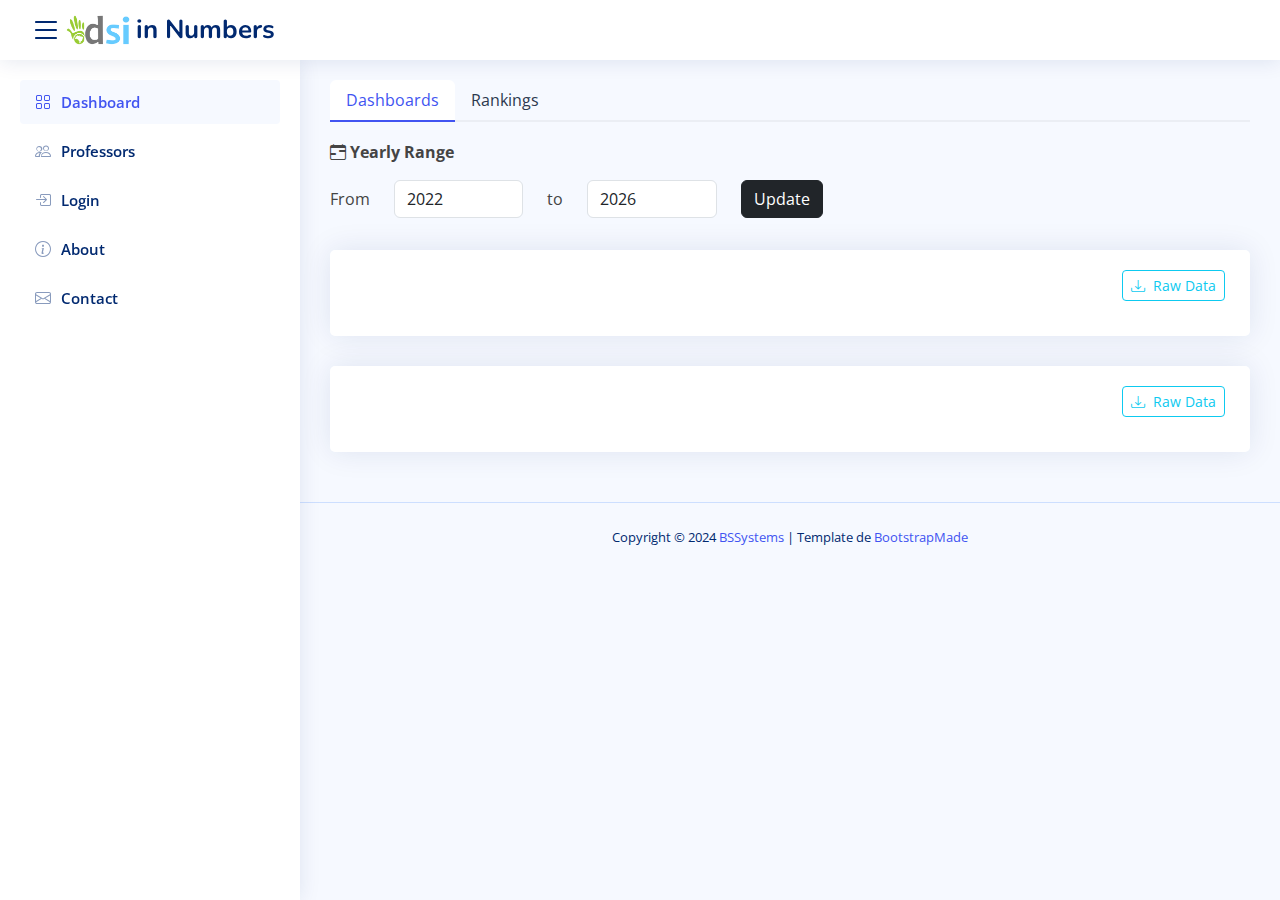
==== index.html @ ee35c133 "Including the code" ====
<!DOCTYPE html>
<html lang="en">

<head>
  <meta charset="utf-8">
  <meta content="width=device-width, initial-scale=1.0" name="viewport">

  <title>DSI/UFS in Numbers</title>
  <meta content="" name="description">
  <meta content="" name="keywords">
  <link href="assets/img/logo.png" rel="icon">

  <!-- Google Fonts -->
  <link href="https://fonts.gstatic.com" rel="preconnect">
  <link href="https://fonts.googleapis.com/css?family=Open+Sans:300,300i,400,400i,600,600i,700,700i|Nunito:300,300i,400,400i,600,600i,700,700i|Poppins:300,300i,400,400i,500,500i,600,600i,700,700i" rel="stylesheet">

  <!-- Vendor CSS Files -->
  <link href="assets/vendor/bootstrap/css/bootstrap.min.css" rel="stylesheet">
  <link href="assets/vendor/bootstrap-icons/bootstrap-icons.css" rel="stylesheet">
  <link href="assets/vendor/simple-datatables/style.css" rel="stylesheet">

  <!-- Template Main CSS File -->
  <link href="assets/css/style.css" rel="stylesheet">
</head>

<body>
  <!-- ======= Header ======= -->
  <header id="header" class="header fixed-top d-flex align-items-center">
    <div class="d-flex align-items-center justify-content-between">
      <i class="bi bi-list toggle-sidebar-btn"></i>
      <nav class="header-nav ms-auto">
        <ul class="d-flex align-items-center">
          <li class="nav-item d-block d-lg-none">
            <a class="nav-link nav-icon search-bar-toggle " href="#">
              <i class="bi bi-search"></i>
            </a>
          </li><!-- End Search Icon-->
  
          <!-- <li class="nav-item dropdown">
  
            <a class="nav-link nav-icon" href="#" data-bs-toggle="dropdown">
              <i class="bi bi-bell"></i>
              <span class="badge bg-primary badge-number">4</span>
            </a><!- End Notification Icon ->
  
            <ul class="dropdown-menu dropdown-menu-end dropdown-menu-arrow notifications">
              <li class="dropdown-header">
                You have 4 new notifications
                <a href="#"><span class="badge rounded-pill bg-primary p-2 ms-2">View all</span></a>
              </li>
              <li>
                <hr class="dropdown-divider">
              </li>
  
              <li class="notification-item">
                <i class="bi bi-exclamation-circle text-warning"></i>
                <div>
                  <h4>Lorem Ipsum</h4>
                  <p>Quae dolorem earum veritatis oditseno</p>
                  <p>30 min. ago</p>
                </div>
              </li>
  
              <li>
                <hr class="dropdown-divider">
              </li>
  
              <li class="notification-item">
                <i class="bi bi-x-circle text-danger"></i>
                <div>
                  <h4>Atque rerum nesciunt</h4>
                  <p>Quae dolorem earum veritatis oditseno</p>
                  <p>1 hr. ago</p>
                </div>
              </li>
  
              <li>
                <hr class="dropdown-divider">
              </li>
  
              <li class="notification-item">
                <i class="bi bi-check-circle text-success"></i>
                <div>
                  <h4>Sit rerum fuga</h4>
                  <p>Quae dolorem earum veritatis oditseno</p>
                  <p>2 hrs. ago</p>
                </div>
              </li>
  
              <li>
                <hr class="dropdown-divider">
              </li>
  
              <li class="notification-item">
                <i class="bi bi-info-circle text-primary"></i>
                <div>
                  <h4>Dicta reprehenderit</h4>
                  <p>Quae dolorem earum veritatis oditseno</p>
                  <p>4 hrs. ago</p>
                </div>
              </li>
  
              <li>
                <hr class="dropdown-divider">
              </li>
              <li class="dropdown-footer">
                <a href="#">Show all notifications</a>
              </li>
  
            </ul><!- End Notification Dropdown Items ->
  
          </li>End Notification Nav -->
  
          <!--<li class="nav-item dropdown">
  
            <a class="nav-link nav-icon" href="#" data-bs-toggle="dropdown">
              <i class="bi bi-chat-left-text"></i>
              <span class="badge bg-success badge-number">3</span>
            </a><!- End Messages Icon ->
  
            <ul class="dropdown-menu dropdown-menu-end dropdown-menu-arrow messages">
              <li class="dropdown-header">
                You have 3 new messages
                <a href="#"><span class="badge rounded-pill bg-primary p-2 ms-2">View all</span></a>
              </li>
              <li>
                <hr class="dropdown-divider">
              </li>
  
              <li class="message-item">
                <a href="#">
                  <img src="assets/img/messages-1.jpg" alt="" class="rounded-circle">
                  <div>
                    <h4>Maria Hudson</h4>
                    <p>Velit asperiores et ducimus soluta repudiandae labore officia est ut...</p>
                    <p>4 hrs. ago</p>
                  </div>
                </a>
              </li>
              <li>
                <hr class="dropdown-divider">
              </li>
  
              <li class="message-item">
                <a href="#">
                  <img src="assets/img/messages-2.jpg" alt="" class="rounded-circle">
                  <div>
                    <h4>Anna Nelson</h4>
                    <p>Velit asperiores et ducimus soluta repudiandae labore officia est ut...</p>
                    <p>6 hrs. ago</p>
                  </div>
                </a>
              </li>
              <li>
                <hr class="dropdown-divider">
              </li>
  
              <li class="message-item">
                <a href="#">
                  <img src="assets/img/messages-3.jpg" alt="" class="rounded-circle">
                  <div>
                    <h4>David Muldon</h4>
                    <p>Velit asperiores et ducimus soluta repudiandae labore officia est ut...</p>
                    <p>8 hrs. ago</p>
                  </div>
                </a>
              </li>
              <li>
                <hr class="dropdown-divider">
              </li>
  
              <li class="dropdown-footer">
                <a href="#">Show all messages</a>
              </li>
  
            </ul><!- End Messages Dropdown Items ->
  
          </li> End Messages Nav -->
  
          <!--<li class="nav-item dropdown pe-3">
  
            <a class="nav-link nav-profile d-flex align-items-center pe-0" href="#" data-bs-toggle="dropdown">
              <img src="assets/img/profile-img.jpg" alt="Profile" class="rounded-circle">
              <span class="d-none d-md-block dropdown-toggle ps-2">K. Anderson</span>
            </a><!- End Profile Iamge Icon ->
  
            <ul class="dropdown-menu dropdown-menu-end dropdown-menu-arrow profile">
              <li class="dropdown-header">
                <h6>Kevin Anderson</h6>
                <span>Web Designer</span>
              </li>
              <li>
                <hr class="dropdown-divider">
              </li>
  
              <li>
                <a class="dropdown-item d-flex align-items-center" href="users-profile.html">
                  <i class="bi bi-person"></i>
                  <span>My Profile</span>
                </a>
              </li>
              <li>
                <hr class="dropdown-divider">
              </li>
  
              <li>
                <a class="dropdown-item d-flex align-items-center" href="users-profile.html">
                  <i class="bi bi-gear"></i>
                  <span>Account Settings</span>
                </a>
              </li>
              <li>
                <hr class="dropdown-divider">
              </li>
  
              <li>
                <a class="dropdown-item d-flex align-items-center" href="pages-faq.html">
                  <i class="bi bi-question-circle"></i>
                  <span>Need Help?</span>
                </a>
              </li>
              <li>
                <hr class="dropdown-divider">
              </li>
  
              <li>
                <a class="dropdown-item d-flex align-items-center" href="#">
                  <i class="bi bi-box-arrow-right"></i>
                  <span>Sign Out</span>
                </a>
              </li>
  
            </ul><!- End Profile Dropdown Items ->
          </li> End Profile Nav -->
  
        </ul>
      </nav><!-- End Icons Navigation -->
      &nbsp;
    </div>
    <div class="d-flex align-items-center justify-content-between">
      <a href="index.html" class="logo d-flex align-items-center">
        <img src="assets/img/logo.png" alt="DSI/UFS">
        <span class="d-none d-lg-block">in Numbers</span>
      </a>
    </div>
  </header>

  <!-- ======= Sidebar ======= -->
  <aside id="sidebar" class="sidebar">
    <ul class="sidebar-nav" id="sidebar-nav">
      <li class="nav-item">
        <a class="nav-link " href="index.html">
          <i class="bi bi-grid"></i>
          <span>Dashboard</span>
        </a>
      </li>

      <li class="nav-item">
        <a class="nav-link collapsed" href="#">
          <i class="bi bi-people"></i>
          <span>Professors</span>
        </a>
      </li>

      <li class="nav-item">
        <a class="nav-link collapsed" href="pages-login.html">
          <i class="bi bi-box-arrow-in-right"></i>
          <span>Login</span>
        </a>
      </li>

      <li class="nav-item">
        <a class="nav-link collapsed" href="about.html">
          <i class="bi bi-info-circle"></i>
          <span> About </span>
        </a>
      </li>

      <li class="nav-item">
        <a class="nav-link collapsed" href="contact.html">
          <i class="bi bi-envelope"></i>
          <span> Contact </span>
        </a>
      </li>
    </ul>
  </aside>

  <main id="main" class="main">
    <div class="pagetitle">
      <nav>
        <ul class="nav nav-tabs nav-tabs-bordered" id="borderedTab" role="tablist">
          <li class="nav-item" role="presentation">
            <a class="nav-link active" id="program-tab" data-bs-toggle="tab" data-bs-target="#bordered-program" role="tab" type="button" aria-controls="program" aria-selected="true" href="#">Dashboards</a>
          </li>
          <li class="nav-item" role="presentation">
            <a class="nav-link" id="ranking-tab" data-bs-toggle="tab" data-bs-target="#bordered-ranking" role="tab" type="button" aria-controls="ranking" aria-selected="false" href="#">Rankings</a>
          </li>
        </ul>
      </nav>
    </div>

    <div class="tab-content pt-2" id="borderedTabContent">
      <section class="tab-pane fade show active section dashboard" id="bordered-program" role="tabpanel" aria-labelledby="program-tab">
        <div class="row mb-3">
          <div class="row mb-3">
            <div class="col-12">
              <span class="mb-3"><i class="bi bi-calendar-range"></i> <strong>Yearly Range</strong></span>
            </div>
          </div>
          <div class="row mb-3">
            <label for="start_year" class="col-sm-auto col-form-label">From</label>
            <div class="col-sm-2">
              <input type="text" class="form-control" id="start_year">
            </div>
            <label for="end_year" class="col-sm-auto col-form-label">to</label>
            <div class="col-sm-2">
              <input type="text" class="form-control" id="end_year">
            </div>
            <div class="col-sm-1">
              <button type="button" class="btn btn-dark" id="bt_update">Update</button>
            </div>
          </div>
        </div>
        
        <div class="row">

          <!-- Charts -->
          <div class="col-lg-12">
            <div class="row">
              <!-- <div class="col-xxl-4 col-md-6">
                <div class="card info-card style-type-1">
                  <div class="card-body">
                    <h5 class="card-title" id="title_h2_index"></h5>
                    <div class="d-flex align-items-center justify-content-center">
                      <div class="card-icon rounded-circle d-flex align-items-center justify-content-center">
                        <i class="bi bi-compass"></i>
                      </div>
                      <div class="ps-3">
                        <h6><a class="text-reset" id="h2_index_ppg" href="#title_h_index_ppg"></a></h6>
                      </div>
                    </div>
                  </div>
                </div>
              </div>

              <div class="col-xxl-4 col-md-6">
                <div class="card info-card style-type-2">
                  <div class="card-body">
                    <h5 class="card-title" id="title_total_inter_percent"></h5>
                    <div class="d-flex align-items-center justify-content-center">
                      <div class="card-icon rounded-circle d-flex align-items-center justify-content-center">
                        <i class="bi bi-globe"></i>
                      </div>
                      <div class="ps-3">
                        <h6><a class="text-reset" id="total_inter_percent" href="#title_inter_percent_year"></a></h6>
                      </div>
                    </div>
                  </div>
                </div>
              </div>

              <div class="col-xxl-4 col-md-6">
                <div class="card info-card style-type-3">
                  <div class="card-body">
                    <h5 class="card-title" id="title_produtivity_mean"></span></h5>
                    <div class="d-flex align-items-center justify-content-center">
                      <div class="card-icon rounded-circle d-flex align-items-center justify-content-center">
                        <i class="bi bi-trophy"></i>
                      </div>
                      <div class="ps-3">
                        <h6><a class="text-reset" id="produtivity_mean_ppg" href="#title_produtivity_ppg"></a></h6>
                      </div>
                    </div>
                  </div>
                </div>
              </div>-->

              <div class="col-12">
                <div class="card">
                  <div class="card-body">
                    <div class="row">
                      <div class="col-9">
                        <h5 id="title_production_year" class="card-title"></h5>
                      </div>
                      <div class="col-3">
                        <div class="d-flex justify-content-end align_bt_download">
                          <button type="button" class="btn btn-outline-info btn-sm" onclick="downloadRawData('production_data')">
                            <i class="bi bi-download me-1"></i> Raw Data
                          </button>
                        </div>
                      </div>
                    </div>
                    <div id="production_by_year"></div>
                  </div>
                </div>
              </div>

              <div class="col-12">
                <div class="card">
                  <div class="card-body">
                    <div class="row">
                      <div class="col-9">
                        <h5 id="title_production_type_year" class="card-title"></h5>
                      </div>
                      <div class="col-3">
                        <div class="d-flex justify-content-end align_bt_download">
                          <button type="button" class="btn btn-outline-info btn-sm" onclick="downloadRawData('production_data')">
                            <i class="bi bi-download me-1"></i> Raw Data
                          </button>
                        </div>
                      </div>
                    </div>
                    <div id="production_by_type_year"></div>
                  </div>
                </div>
              </div>

              <!--<div class="col-4">
                <div class="card">
                  <div class="card-body">
                    <h5 class="card-title justify-content-center" id="title_h_index_ppg"></h5>
                    <div id="h_index_chart"></div>
                  </div>
                </div>
              </div>

              <div class="col-4">
                <div class="card">
                  <div class="card-body">
                    <h5 class="card-title justify-content-center" id="title_inter_percent_ppg"></h5>
                    <div id="inter_percent_ppg_chart"></div>
                  </div>
                </div>
              </div>

              <div class="col-4">
                <div class="card">
                  <div class="card-body">
                    <h5 class="card-title justify-content-center" id="title_produtivity_ppg"></h5>
                    <div id="produtivity_ppg_chart"></div>
                  </div>
                </div>
              </div>-->
            </div>
          </div>
        </div>
      </section>
      <section class="tab-pane fade section dashboard" id="bordered-ranking" role="tabpanel" aria-labelledby="ranking-tab">
        <div class="row">
          <div class="col-lg-12">
              <!-- Top Journals -->
              <div class="col-12">
                <div class="card recent-sales overflow-auto">
                  <div id="table_top_journals" class="card-body">
                    <h5 class="card-title">Principais Periódicos</h5>
                  </div>
                </div>
              </div>
              <!-- End Top Journals -->
  
              <!-- Top Cited Manuscripts -->
              <div class="col-12">
                <div class="card top-selling overflow-auto">
                  <div id="table_top_cited_articles" class="card-body pb-0">
                    <h5 class="card-title">Publicações Mais Citadas</h5>
                    <p class="text-right">* Fator de Impacto</p>
                  </div>
                </div>
              </div>
              <!-- End Top Cited Manuscripts -->
          </div>
        </div>
      </section>
    </div>
  </main><!-- End #main -->

  <!-- ======= Footer ======= -->
  <footer id="footer" class="footer">
    <div class="credits">
      Copyright &copy; 2024 <a href="http://brenosantos.bssystems.com.br"> BSSystems </a> | Template de <a href="https://bootstrapmade.com/">BootstrapMade</a>
    </div>
  </footer><!-- End Footer -->

  <a href="#" class="back-to-top d-flex align-items-center justify-content-center"><i class="bi bi-arrow-up-short"></i></a>

  <!-- Vendor JS Files -->
  <script src="assets/vendor/apexcharts/apexcharts.min.js"></script>
  <script src="assets/vendor/bootstrap/js/bootstrap.bundle.min.js"></script>
  <script src="assets/vendor/simple-datatables/simple-datatables.js"></script>
  <script src="assets/vendor/cytoscape/cytoscape.min.js"></script>
  <script src="assets/vendor/xlsx/xlsx.full.min.js"></script>

  <!-- Template Main JS File -->
  <script src="assets/js/main.js"></script>
  <script src="assets/js/script.js"></script>
</body>
</html>
---- assets/vendor/simple-datatables/style.css ----
.datatable-wrapper.no-header .datatable-container {
	border-top: 1px solid #d9d9d9;
}

.datatable-wrapper.no-footer .datatable-container {
	border-bottom: 1px solid #d9d9d9;
}

.datatable-top,
.datatable-bottom {
	padding: 8px 10px;
}

.datatable-top > nav:first-child,
.datatable-top > div:first-child,
.datatable-bottom > nav:first-child,
.datatable-bottom > div:first-child {
	float: left;
}

.datatable-top > nav:last-child,
.datatable-top > div:not(first-child),
.datatable-bottom > nav:last-child,
.datatable-bottom > div:last-child {
	float: right;
}

.datatable-selector {
	padding: 6px;
}

.datatable-input {
	padding: 6px 12px;
}

.datatable-info {
	margin: 7px 0;
}

/* PAGER */
.datatable-pagination ul {
	margin: 0;
	padding-left: 0;
}

.datatable-pagination li {
	list-style: none;
	float: left;
}

.datatable-pagination li.datatable-hidden {
    visibility: hidden;
}

.datatable-pagination a,
.datatable-pagination button {
	border: 1px solid transparent;
	float: left;
	margin-left: 2px;
	padding: 6px 12px;
	position: relative;
	text-decoration: none;
	color: #333;
    cursor: pointer;
}

.datatable-pagination a:hover,
.datatable-pagination button:hover {
	background-color: #d9d9d9;
}

.datatable-pagination .datatable-active a,
.datatable-pagination .datatable-active a:focus,
.datatable-pagination .datatable-active a:hover,
.datatable-pagination .datatable-active button,
.datatable-pagination .datatable-active button:focus,
.datatable-pagination .datatable-active button:hover {
	background-color: #d9d9d9;
	cursor: default;
}

.datatable-pagination .datatable-ellipsis a,
.datatable-pagination .datatable-disabled a,
.datatable-pagination .datatable-disabled a:focus,
.datatable-pagination .datatable-disabled a:hover,
.datatable-pagination .datatable-ellipsis button,
.datatable-pagination .datatable-disabled button,
.datatable-pagination .datatable-disabled button:focus,
.datatable-pagination .datatable-disabled button:hover {
    pointer-events: none;
    cursor: default;
}

.datatable-pagination .datatable-disabled a,
.datatable-pagination .datatable-disabled a:focus,
.datatable-pagination .datatable-disabled a:hover,
.datatable-pagination .datatable-disabled button,
.datatable-pagination .datatable-disabled button:focus,
.datatable-pagination .datatable-disabled button:hover {
	cursor: not-allowed;
	opacity: 0.4;
}

.datatable-pagination .datatable-pagination a,
.datatable-pagination .datatable-pagination button {
	font-weight: bold;
}

/* TABLE */
.datatable-table {
	max-width: 100%;
	width: 100%;
	border-spacing: 0;
	border-collapse: separate;
}

.datatable-table > tbody > tr > td,
.datatable-table > tbody > tr > th,
.datatable-table > tfoot > tr > td,
.datatable-table > tfoot > tr > th,
.datatable-table > thead > tr > td,
.datatable-table > thead > tr > th {
	vertical-align: top;
	padding: 8px 10px;
}

.datatable-table > thead > tr > th {
	vertical-align: bottom;
	text-align: left;
	border-bottom: 1px solid #d9d9d9;
}

.datatable-table > tfoot > tr > th {
	vertical-align: bottom;
	text-align: left;
	border-top: 1px solid #d9d9d9;
}

.datatable-table th {
	vertical-align: bottom;
	text-align: left;
}

.datatable-table th a {
	text-decoration: none;
	color: inherit;
}

.datatable-table th button,
.datatable-pagination-list button {
    color: inherit;
    border: 0;
    background-color: inherit;
    cursor: pointer;
    text-align: inherit;
    font-weight: inherit;
    font-size: inherit;
}

.datatable-sorter, .datatable-filter {
	display: inline-block;
	height: 100%;
	position: relative;
	width: 100%;
}

.datatable-sorter::before,
.datatable-sorter::after {
	content: "";
	height: 0;
	width: 0;
	position: absolute;
	right: 4px;
	border-left: 4px solid transparent;
	border-right: 4px solid transparent;
	opacity: 0.2;
}


.datatable-sorter::before {
	border-top: 4px solid #000;
	bottom: 0px;
}

.datatable-sorter::after {
	border-bottom: 4px solid #000;
	border-top: 4px solid transparent;
	top: 0px;
}

.datatable-ascending .datatable-sorter::after,
.datatable-descending .datatable-sorter::before,
.datatable-ascending .datatable-filter::after,
.datatable-descending .datatable-filter::before {
	opacity: 0.6;
}

.datatable-filter::before {
    content: "";
    position: absolute;
    right: 4px;
    opacity: 0.2;
    width: 0;
    height: 0;
    border-left: 7px solid transparent;
    border-right: 7px solid transparent;
	border-radius: 50%;
    border-top: 10px solid #000;
    top: 25%;
}

.datatable-filter-active .datatable-filter::before {
    opacity: 0.6;
}

.datatable-empty {
	text-align: center;
}

.datatable-top::after, .datatable-bottom::after {
	clear: both;
	content: " ";
	display: table;
}

table.datatable-table:focus tr.datatable-cursor > td:first-child {
	border-left: 3px blue solid;
}

table.datatable-table:focus {
	outline: solid 1px black;
    outline-offset: -1px;
}
---- assets/css/style.css ----
/**
* Template Name: NiceAdmin
* Template URL: https://bootstrapmade.com/nice-admin-bootstrap-admin-html-template/
* Updated: Mar 17 2024 with Bootstrap v5.3.3
* Author: BootstrapMade.com
* License: https://bootstrapmade.com/license/
*/

/*--------------------------------------------------------------
# General
--------------------------------------------------------------*/
:root {
  scroll-behavior: smooth;
}

body {
  font-family: "Open Sans", sans-serif;
  background: #f6f9ff;
  color: #444444;
}

a {
  color: #4154f1;
  text-decoration: none;
}

a:hover {
  color: #717ff5;
  text-decoration: none;
}

h1,
h2,
h3,
h4,
h5,
h6 {
  font-family: "Nunito", sans-serif;
}

/*--------------------------------------------------------------
# Main
--------------------------------------------------------------*/
#main {
  margin-top: 60px;
  padding: 20px 30px;
  transition: all 0.3s;
}

@media (max-width: 1199px) {
  #main {
    padding: 20px;
  }
}

/*--------------------------------------------------------------
# Page Title
--------------------------------------------------------------*/
.pagetitle {
  margin-bottom: 10px;
}

.pagetitle h1 {
  font-size: 24px;
  margin-bottom: 0;
  font-weight: 600;
  color: #012970;
}

/*--------------------------------------------------------------
# Back to top button
--------------------------------------------------------------*/
.back-to-top {
  position: fixed;
  visibility: hidden;
  opacity: 0;
  right: 15px;
  bottom: 15px;
  z-index: 99999;
  background: #4154f1;
  width: 40px;
  height: 40px;
  border-radius: 4px;
  transition: all 0.4s;
}

.back-to-top i {
  font-size: 24px;
  color: #fff;
  line-height: 0;
}

.back-to-top:hover {
  background: #6776f4;
  color: #fff;
}

.back-to-top.active {
  visibility: visible;
  opacity: 1;
}

/*--------------------------------------------------------------
# Override some default Bootstrap stylings
--------------------------------------------------------------*/
/* Dropdown menus */
.dropdown-menu {
  border-radius: 4px;
  padding: 10px 0;
  animation-name: dropdown-animate;
  animation-duration: 0.2s;
  animation-fill-mode: both;
  border: 0;
  box-shadow: 0 5px 30px 0 rgba(82, 63, 105, 0.2);
}

.dropdown-menu .dropdown-header,
.dropdown-menu .dropdown-footer {
  text-align: center;
  font-size: 15px;
  padding: 10px 25px;
}

.dropdown-menu .dropdown-footer a {
  color: #444444;
  text-decoration: underline;
}

.dropdown-menu .dropdown-footer a:hover {
  text-decoration: none;
}

.dropdown-menu .dropdown-divider {
  color: #a5c5fe;
  margin: 0;
}

.dropdown-menu .dropdown-item {
  font-size: 14px;
  padding: 10px 15px;
  transition: 0.3s;
}

.dropdown-menu .dropdown-item i {
  margin-right: 10px;
  font-size: 18px;
  line-height: 0;
}

.dropdown-menu .dropdown-item:hover {
  background-color: #f6f9ff;
}

@media (min-width: 768px) {
  .dropdown-menu-arrow::before {
    content: "";
    width: 13px;
    height: 13px;
    background: #fff;
    position: absolute;
    top: -7px;
    right: 20px;
    transform: rotate(45deg);
    border-top: 1px solid #eaedf1;
    border-left: 1px solid #eaedf1;
  }
}

@keyframes dropdown-animate {
  0% {
    opacity: 0;
  }

  100% {
    opacity: 1;
  }

  0% {
    opacity: 0;
  }
}

/* Light Backgrounds */
.bg-primary-light {
  background-color: #cfe2ff;
  border-color: #cfe2ff;
}

.bg-secondary-light {
  background-color: #e2e3e5;
  border-color: #e2e3e5;
}

.bg-success-light {
  background-color: #d1e7dd;
  border-color: #d1e7dd;
}

.bg-danger-light {
  background-color: #f8d7da;
  border-color: #f8d7da;
}

.bg-warning-light {
  background-color: #fff3cd;
  border-color: #fff3cd;
}

.bg-info-light {
  background-color: #cff4fc;
  border-color: #cff4fc;
}

.bg-dark-light {
  background-color: #d3d3d4;
  border-color: #d3d3d4;
}

/* Card */
.card {
  margin-bottom: 30px;
  border: none;
  border-radius: 5px;
  box-shadow: 0px 0 30px rgba(1, 41, 112, 0.1);
}

.card-header,
.card-footer {
  border-color: #ebeef4;
  background-color: #fff;
  color: #798eb3;
  padding: 15px;
}

.card-title {
  padding: 20px 0 15px 0;
  font-size: 18px;
  font-weight: 500;
  color: #012970;
  font-family: "Poppins", sans-serif;
}

.card-title span {
  color: #899bbd;
  font-size: 14px;
  font-weight: 400;
}

.card-body {
  padding: 0 20px 20px 20px;
}

.card-img-overlay {
  background-color: rgba(255, 255, 255, 0.6);
}

/* Alerts */
.alert-heading {
  font-weight: 500;
  font-family: "Poppins", sans-serif;
  font-size: 20px;
}

/* Close Button */
.btn-close {
  background-size: 25%;
}

.btn-close:focus {
  outline: 0;
  box-shadow: none;
}

/* Accordion */
.accordion-item {
  border: 1px solid #ebeef4;
}

.accordion-button:focus {
  outline: 0;
  box-shadow: none;
}

.accordion-button:not(.collapsed) {
  color: #012970;
  background-color: #f6f9ff;
}

.accordion-flush .accordion-button {
  padding: 15px 0;
  background: none;
  border: 0;
}

.accordion-flush .accordion-button:not(.collapsed) {
  box-shadow: none;
  color: #4154f1;
}

.accordion-flush .accordion-body {
  padding: 0 0 15px 0;
  color: #3e4f6f;
  font-size: 15px;
}

/* Breadcrumbs */
.breadcrumb {
  font-size: 14px;
  font-family: "Nunito", sans-serif;
  color: #899bbd;
  font-weight: 600;
}

.breadcrumb a {
  color: #899bbd;
  transition: 0.3s;
}

.breadcrumb a:hover {
  color: #51678f;
}

.breadcrumb .breadcrumb-item::before {
  color: #899bbd;
}

.breadcrumb .active {
  color: #51678f;
  font-weight: 600;
}

/* Bordered Tabs */
.nav-tabs-bordered {
  border-bottom: 2px solid #ebeef4;
}

.nav-tabs-bordered .nav-link {
  margin-bottom: -2px;
  border: none;
  color: #2c384e;
}

.nav-tabs-bordered .nav-link:hover,
.nav-tabs-bordered .nav-link:focus {
  color: #4154f1;
}

.nav-tabs-bordered .nav-link.active {
  background-color: #fff;
  color: #4154f1;
  border-bottom: 2px solid #4154f1;
}

/*--------------------------------------------------------------
# Header
--------------------------------------------------------------*/
.logo {
  line-height: 1;
}

@media (min-width: 1200px) {
  .logo {
    width: 280px;
  }
}

.logo img {
  max-height: 30px;
  margin-right: 6px;
}

.logo span {
  font-size: 26px;
  font-weight: 700;
  color: #012970;
  font-family: "Nunito", sans-serif;
}

.header {
  transition: all 0.5s;
  z-index: 997;
  height: 60px;
  box-shadow: 0px 2px 20px rgba(1, 41, 112, 0.1);
  background-color: #fff;
  padding-left: 20px;
  /* Toggle Sidebar Button */
  /* Search Bar */
}

.header .toggle-sidebar-btn {
  font-size: 32px;
  padding-left: 10px;
  cursor: pointer;
  color: #012970;
}

.header .search-bar {
  min-width: 360px;
  padding: 0 20px;
}

@media (max-width: 1199px) {
  .header .search-bar {
    position: fixed;
    top: 50px;
    left: 0;
    right: 0;
    padding: 20px;
    box-shadow: 0px 0px 15px 0px rgba(1, 41, 112, 0.1);
    background: white;
    z-index: 9999;
    transition: 0.3s;
    visibility: hidden;
    opacity: 0;
  }

  .header .search-bar-show {
    top: 60px;
    visibility: visible;
    opacity: 1;
  }
}

.header .search-form {
  width: 100%;
}

.header .search-form input {
  border: 0;
  font-size: 14px;
  color: #012970;
  border: 1px solid rgba(1, 41, 112, 0.2);
  padding: 7px 38px 7px 8px;
  border-radius: 3px;
  transition: 0.3s;
  width: 100%;
}

.header .search-form input:focus,
.header .search-form input:hover {
  outline: none;
  box-shadow: 0 0 10px 0 rgba(1, 41, 112, 0.15);
  border: 1px solid rgba(1, 41, 112, 0.3);
}

.header .search-form button {
  border: 0;
  padding: 0;
  margin-left: -30px;
  background: none;
}

.header .search-form button i {
  color: #012970;
}

/*--------------------------------------------------------------
# Header Nav
--------------------------------------------------------------*/
.header-nav ul {
  list-style: none;
}

.header-nav>ul {
  margin: 0;
  padding: 0;
}

.header-nav .nav-icon {
  font-size: 22px;
  color: #012970;
  margin-right: 25px;
  position: relative;
}

.header-nav .nav-profile {
  color: #012970;
}

.header-nav .nav-profile img {
  max-height: 36px;
}

.header-nav .nav-profile span {
  font-size: 14px;
  font-weight: 600;
}

.header-nav .badge-number {
  position: absolute;
  inset: -2px -5px auto auto;
  font-weight: normal;
  font-size: 12px;
  padding: 3px 6px;
}

.header-nav .notifications {
  inset: 8px -15px auto auto !important;
}

.header-nav .notifications .notification-item {
  display: flex;
  align-items: center;
  padding: 15px 10px;
  transition: 0.3s;
}

.header-nav .notifications .notification-item i {
  margin: 0 20px 0 10px;
  font-size: 24px;
}

.header-nav .notifications .notification-item h4 {
  font-size: 16px;
  font-weight: 600;
  margin-bottom: 5px;
}

.header-nav .notifications .notification-item p {
  font-size: 13px;
  margin-bottom: 3px;
  color: #919191;
}

.header-nav .notifications .notification-item:hover {
  background-color: #f6f9ff;
}

.header-nav .messages {
  inset: 8px -15px auto auto !important;
}

.header-nav .messages .message-item {
  padding: 15px 10px;
  transition: 0.3s;
}

.header-nav .messages .message-item a {
  display: flex;
}

.header-nav .messages .message-item img {
  margin: 0 20px 0 10px;
  max-height: 40px;
}

.header-nav .messages .message-item h4 {
  font-size: 16px;
  font-weight: 600;
  margin-bottom: 5px;
  color: #444444;
}

.header-nav .messages .message-item p {
  font-size: 13px;
  margin-bottom: 3px;
  color: #919191;
}

.header-nav .messages .message-item:hover {
  background-color: #f6f9ff;
}

.header-nav .profile {
  min-width: 240px;
  padding-bottom: 0;
  top: 8px !important;
}

.header-nav .profile .dropdown-header h6 {
  font-size: 18px;
  margin-bottom: 0;
  font-weight: 600;
  color: #444444;
}

.header-nav .profile .dropdown-header span {
  font-size: 14px;
}

.header-nav .profile .dropdown-item {
  font-size: 14px;
  padding: 10px 15px;
  transition: 0.3s;
}

.header-nav .profile .dropdown-item i {
  margin-right: 10px;
  font-size: 18px;
  line-height: 0;
}

.header-nav .profile .dropdown-item:hover {
  background-color: #f6f9ff;
}

/*--------------------------------------------------------------
# Sidebar
--------------------------------------------------------------*/
.sidebar {
  position: fixed;
  top: 60px;
  left: 0;
  bottom: 0;
  width: 300px;
  z-index: 996;
  transition: all 0.3s;
  padding: 20px;
  overflow-y: auto;
  scrollbar-width: thin;
  scrollbar-color: #aab7cf transparent;
  box-shadow: 0px 0px 20px rgba(1, 41, 112, 0.1);
  background-color: #fff;
}

@media (max-width: 1199px) {
  .sidebar {
    left: -300px;
  }
}

.sidebar::-webkit-scrollbar {
  width: 5px;
  height: 8px;
  background-color: #fff;
}

.sidebar::-webkit-scrollbar-thumb {
  background-color: #aab7cf;
}

@media (min-width: 1200px) {

  #main,
  #footer {
    margin-left: 300px;
  }
}

@media (max-width: 1199px) {
  .toggle-sidebar .sidebar {
    left: 0;
  }
}

@media (min-width: 1200px) {

  .toggle-sidebar #main,
  .toggle-sidebar #footer {
    margin-left: 0;
  }

  .toggle-sidebar .sidebar {
    left: -300px;
  }
}

.sidebar-nav {
  padding: 0;
  margin: 0;
  list-style: none;
}

.sidebar-nav li {
  padding: 0;
  margin: 0;
  list-style: none;
}

.sidebar-nav .nav-item {
  margin-bottom: 5px;
}

.sidebar-nav .nav-heading {
  font-size: 11px;
  text-transform: uppercase;
  color: #899bbd;
  font-weight: 600;
  margin: 10px 0 5px 15px;
}

.sidebar-nav .nav-link {
  display: flex;
  align-items: center;
  font-size: 15px;
  font-weight: 600;
  color: #4154f1;
  transition: 0.3;
  background: #f6f9ff;
  padding: 10px 15px;
  border-radius: 4px;
}

.sidebar-nav .nav-link i {
  font-size: 16px;
  margin-right: 10px;
  color: #4154f1;
}

.sidebar-nav .nav-link.collapsed {
  color: #012970;
  background: #fff;
}

.sidebar-nav .nav-link.collapsed i {
  color: #899bbd;
}

.sidebar-nav .nav-link:hover {
  color: #4154f1;
  background: #f6f9ff;
}

.sidebar-nav .nav-link:hover i {
  color: #4154f1;
}

.sidebar-nav .nav-link .bi-chevron-down {
  margin-right: 0;
  transition: transform 0.2s ease-in-out;
}

.sidebar-nav .nav-link:not(.collapsed) .bi-chevron-down {
  transform: rotate(180deg);
}

.sidebar-nav .nav-content {
  padding: 5px 0 0 0;
  margin: 0;
  list-style: none;
}

.sidebar-nav .nav-content a {
  display: flex;
  align-items: center;
  font-size: 14px;
  font-weight: 600;
  color: #012970;
  transition: 0.3;
  padding: 10px 0 10px 40px;
  transition: 0.3s;
}

.sidebar-nav .nav-content a i {
  font-size: 6px;
  margin-right: 8px;
  line-height: 0;
  border-radius: 50%;
}

.sidebar-nav .nav-content a:hover,
.sidebar-nav .nav-content a.active {
  color: #4154f1;
}

.sidebar-nav .nav-content a.active i {
  background-color: #4154f1;
}

/*--------------------------------------------------------------
# Dashboard
--------------------------------------------------------------*/
/* Filter dropdown */
.dashboard .filter {
  position: absolute;
  right: 0px;
  top: 15px;
}

.dashboard .filter .icon {
  color: #aab7cf;
  padding-right: 20px;
  padding-bottom: 5px;
  transition: 0.3s;
  font-size: 16px;
}

.dashboard .filter .icon:hover,
.dashboard .filter .icon:focus {
  color: #4154f1;
}

.dashboard .filter .dropdown-header {
  padding: 8px 15px;
}

.dashboard .filter .dropdown-header h6 {
  text-transform: uppercase;
  font-size: 14px;
  font-weight: 600;
  letter-spacing: 1px;
  color: #aab7cf;
  margin-bottom: 0;
  padding: 0;
}

.dashboard .filter .dropdown-item {
  padding: 8px 15px;
}

/* Info Cards */
.dashboard .info-card {
  padding-bottom: 10px;
}

.dashboard .info-card h6 {
  font-size: 28px;
  color: #012970;
  font-weight: 700;
  margin: 0;
  padding: 0;
}

.dashboard .card-icon {
  font-size: 32px;
  line-height: 0;
  width: 64px;
  height: 64px;
  flex-shrink: 0;
  flex-grow: 0;
}

.dashboard .style-type-1 .card-icon {
  color: #49708a;
  background: #d0e0eb;
}

.dashboard .style-type-2 .card-icon {
  color: #35352b;
  background: #e7e9c4;
}

.dashboard .style-type-3 .card-icon {
  color: #3a111c;
  background: #e1e6e3;
}

/* Activity */
.dashboard .activity {
  font-size: 14px;
}

.dashboard .activity .activity-item .activite-label {
  color: #888;
  position: relative;
  flex-shrink: 0;
  flex-grow: 0;
  min-width: 64px;
}

.dashboard .activity .activity-item .activite-label::before {
  content: "";
  position: absolute;
  right: -11px;
  width: 4px;
  top: 0;
  bottom: 0;
  background-color: #eceefe;
}

.dashboard .activity .activity-item .activity-badge {
  margin-top: 3px;
  z-index: 1;
  font-size: 11px;
  line-height: 0;
  border-radius: 50%;
  flex-shrink: 0;
  border: 3px solid #fff;
  flex-grow: 0;
}

.dashboard .activity .activity-item .activity-content {
  padding-left: 10px;
  padding-bottom: 20px;
}

.dashboard .activity .activity-item:first-child .activite-label::before {
  top: 5px;
}

.dashboard .activity .activity-item:last-child .activity-content {
  padding-bottom: 0;
}

/* News & Updates */
.dashboard .news .post-item+.post-item {
  margin-top: 15px;
}

.dashboard .news img {
  width: 80px;
  float: left;
  border-radius: 5px;
}

.dashboard .news h4 {
  font-size: 15px;
  margin-left: 95px;
  font-weight: bold;
  margin-bottom: 5px;
}

.dashboard .news h4 a {
  color: #012970;
  transition: 0.3s;
}

.dashboard .news h4 a:hover {
  color: #4154f1;
}

.dashboard .news p {
  font-size: 14px;
  color: #777777;
  margin-left: 95px;
}

/* Recent Sales */
.dashboard .recent-sales {
  font-size: 14px;
}

.dashboard .recent-sales .table thead {
  background: #f6f6fe;
}

.dashboard .recent-sales .table thead th {
  border: 0;
}

.dashboard .recent-sales .dataTable-top {
  padding: 0 0 10px 0;
}

.dashboard .recent-sales .dataTable-bottom {
  padding: 10px 0 0 0;
}

/* Top Selling */
.dashboard .top-selling {
  font-size: 14px;
}

.dashboard .top-selling .table thead {
  background: #f6f6fe;
}

.dashboard .top-selling .table thead th {
  border: 0;
}

.dashboard .top-selling .table tbody td {
  vertical-align: middle;
}

.dashboard .top-selling img {
  border-radius: 5px;
  max-width: 60px;
}

/*--------------------------------------------------------------
# Icons list page
--------------------------------------------------------------*/
.iconslist {
  display: grid;
  max-width: 100%;
  grid-template-columns: repeat(auto-fit, minmax(180px, 1fr));
  gap: 1.25rem;
  padding-top: 15px;
}

.iconslist .icon {
  background-color: #fff;
  border-radius: 0.25rem;
  text-align: center;
  color: #012970;
  padding: 15px 0;
}

.iconslist i {
  margin: 0.25rem;
  font-size: 2.5rem;
}

.iconslist .label {
  font-family: var(--bs-font-monospace);
  display: inline-block;
  width: 100%;
  overflow: hidden;
  padding: 0.25rem;
  font-size: 12px;
  text-overflow: ellipsis;
  white-space: nowrap;
  color: #666;
}

/*--------------------------------------------------------------
# Profie Page
--------------------------------------------------------------*/
.profile .profile-card img {
  max-width: 120px;
}

.profile .profile-card h2 {
  font-size: 24px;
  font-weight: 700;
  color: #2c384e;
  margin: 10px 0 0 0;
}

.profile .profile-card h3 {
  font-size: 18px;
  margin-bottom: 1px;
}

.profile .profile-card h5 {
  font-size: 15px;
  margin-top: 1px;
  margin-bottom: 1px;
}

.profile .profile-card .social-links a {
  font-size: 28px;
  display: inline-block;
  color: #012970;
  line-height: 0;
  margin-right: 10px;
  transition: 0.3s;
}

.profile .profile-overview .row {
  margin-bottom: 20px;
  font-size: 15px;
}

.profile .profile-overview .card-title {
  color: #012970;
}

.profile .profile-overview .label {
  font-weight: 600;
  color: rgba(1, 41, 112, 0.6);
}

.profile .profile-edit label {
  font-weight: 600;
  color: rgba(1, 41, 112, 0.6);
}

.profile .profile-edit img {
  max-width: 120px;
}

/*--------------------------------------------------------------
# F.A.Q Page
--------------------------------------------------------------*/
.faq .basic h6 {
  font-size: 18px;
  font-weight: 600;
  color: #4154f1;
}

.faq .basic p {
  color: #6980aa;
}

/*--------------------------------------------------------------
# Contact
--------------------------------------------------------------*/
.contact .info-box {
  padding: 28px 30px;
}

.contact .info-box i {
  font-size: 38px;
  line-height: 0;
  color: #4154f1;
}

.contact .info-box h3 {
  font-size: 20px;
  color: #012970;
  font-weight: 700;
  margin: 20px 0 10px 0;
}

.contact .info-box p {
  padding: 0;
  line-height: 24px;
  font-size: 14px;
  margin-bottom: 0;
}

.contact .email-form .error-message {
  display: none;
  color: #fff;
  background: #ed3c0d;
  text-align: left;
  padding: 15px;
  margin-bottom: 24px;
  font-weight: 600;
}

.contact .email-form .sent-message {
  display: none;
  color: #fff;
  background: #18d26e;
  text-align: center;
  padding: 15px;
  margin-bottom: 24px;
  font-weight: 600;
}

.contact .email-form .loading {
  display: none;
  background: #fff;
  text-align: center;
  padding: 15px;
  margin-bottom: 24px;
}

.contact .email-form .loading:before {
  content: "";
  display: inline-block;
  border-radius: 50%;
  width: 24px;
  height: 24px;
  margin: 0 10px -6px 0;
  border: 3px solid #18d26e;
  border-top-color: #eee;
  animation: animate-loading 1s linear infinite;
}

.contact .email-form input,
.contact .email-form textarea {
  border-radius: 0;
  box-shadow: none;
  font-size: 14px;
  border-radius: 0;
}

.contact .email-form input:focus,
.contact .email-form textarea:focus {
  border-color: #4154f1;
}

.contact .email-form input {
  padding: 10px 15px;
}

.contact .email-form textarea {
  padding: 12px 15px;
}

.contact .email-form button[type=submit] {
  background: #4154f1;
  border: 0;
  padding: 10px 30px;
  color: #fff;
  transition: 0.4s;
  border-radius: 4px;
}

.contact .email-form button[type=submit]:hover {
  background: #5969f3;
}

@keyframes animate-loading {
  0% {
    transform: rotate(0deg);
  }

  100% {
    transform: rotate(360deg);
  }
}

/*--------------------------------------------------------------
# Error 404
--------------------------------------------------------------*/
.error-404 {
  padding: 30px;
}

.error-404 h1 {
  font-size: 100px;
  font-weight: 700;
  color: #4154f1;
  margin-bottom: 0;
  line-height: 120px;
}

.error-404 h2 {
  font-size: 24px;
  font-weight: 700;
  color: #012970;
  margin-bottom: 30px;
}

.error-404 .btn {
  background: #51678f;
  color: #fff;
  padding: 8px 30px;
}

.error-404 .btn:hover {
  background: #3e4f6f;
}

@media (min-width: 992px) {
  .error-404 img {
    max-width: 50%;
  }
}

/*--------------------------------------------------------------
# Footer
--------------------------------------------------------------*/
.footer {
  padding: 20px 0;
  font-size: 14px;
  transition: all 0.3s;
  border-top: 1px solid #cddfff;
}

.footer .copyright {
  text-align: center;
  color: #012970;
}

.footer .credits {
  padding-top: 5px;
  text-align: center;
  font-size: 13px;
  color: #012970;
}

/*--------------------------------------------------------------
# Custom
--------------------------------------------------------------*/
.icon-professor {
  color: #012970;
}

.spinner {
  display: none;
  position: fixed;
  width: 100%;
  height: 100%;
  z-index: 1000;
  top: 40%;
  left: 0px;
  opacity: 1;
  filter: alpha(opacity=100)
}

.opacity {
  opacity: 0.5;
  pointer-events: none; /* Prevenir interações enquanto desfocado */
}

sup {
  color: #ff0000;
}

#ppg_net, #clusters_ppg_net {
  width: 100%;
  height: 100%;
  position: absolute;
  left: 0;
  top: 0;
  z-index: 999;
}

.align_bt_download {
  padding: 15px;
  margin-right: -10px;
  margin-top: 5px;
}

.align_bt_switch_oa {
  padding-top: 2px;
  margin-right: 30px;
}

.dashboard .concluded .card-icon {
  color: #4b5054;
  background: #13d8aa;
}

.dashboard .cancelled .card-icon {
  color: #ffffff;
  background: #ac2222;
}

.dashboard .activated .card-icon {
  color: #ffffff;
  background: #33b2df;
}

.dashboard .student-card h6 {
  font-size: 18px;
  color: #012970;
  font-weight: 700;
  margin: 0;
  padding: 0;
}

.scholar {
  width: 28px;
  height: 28px;
  line-height: 0;
}
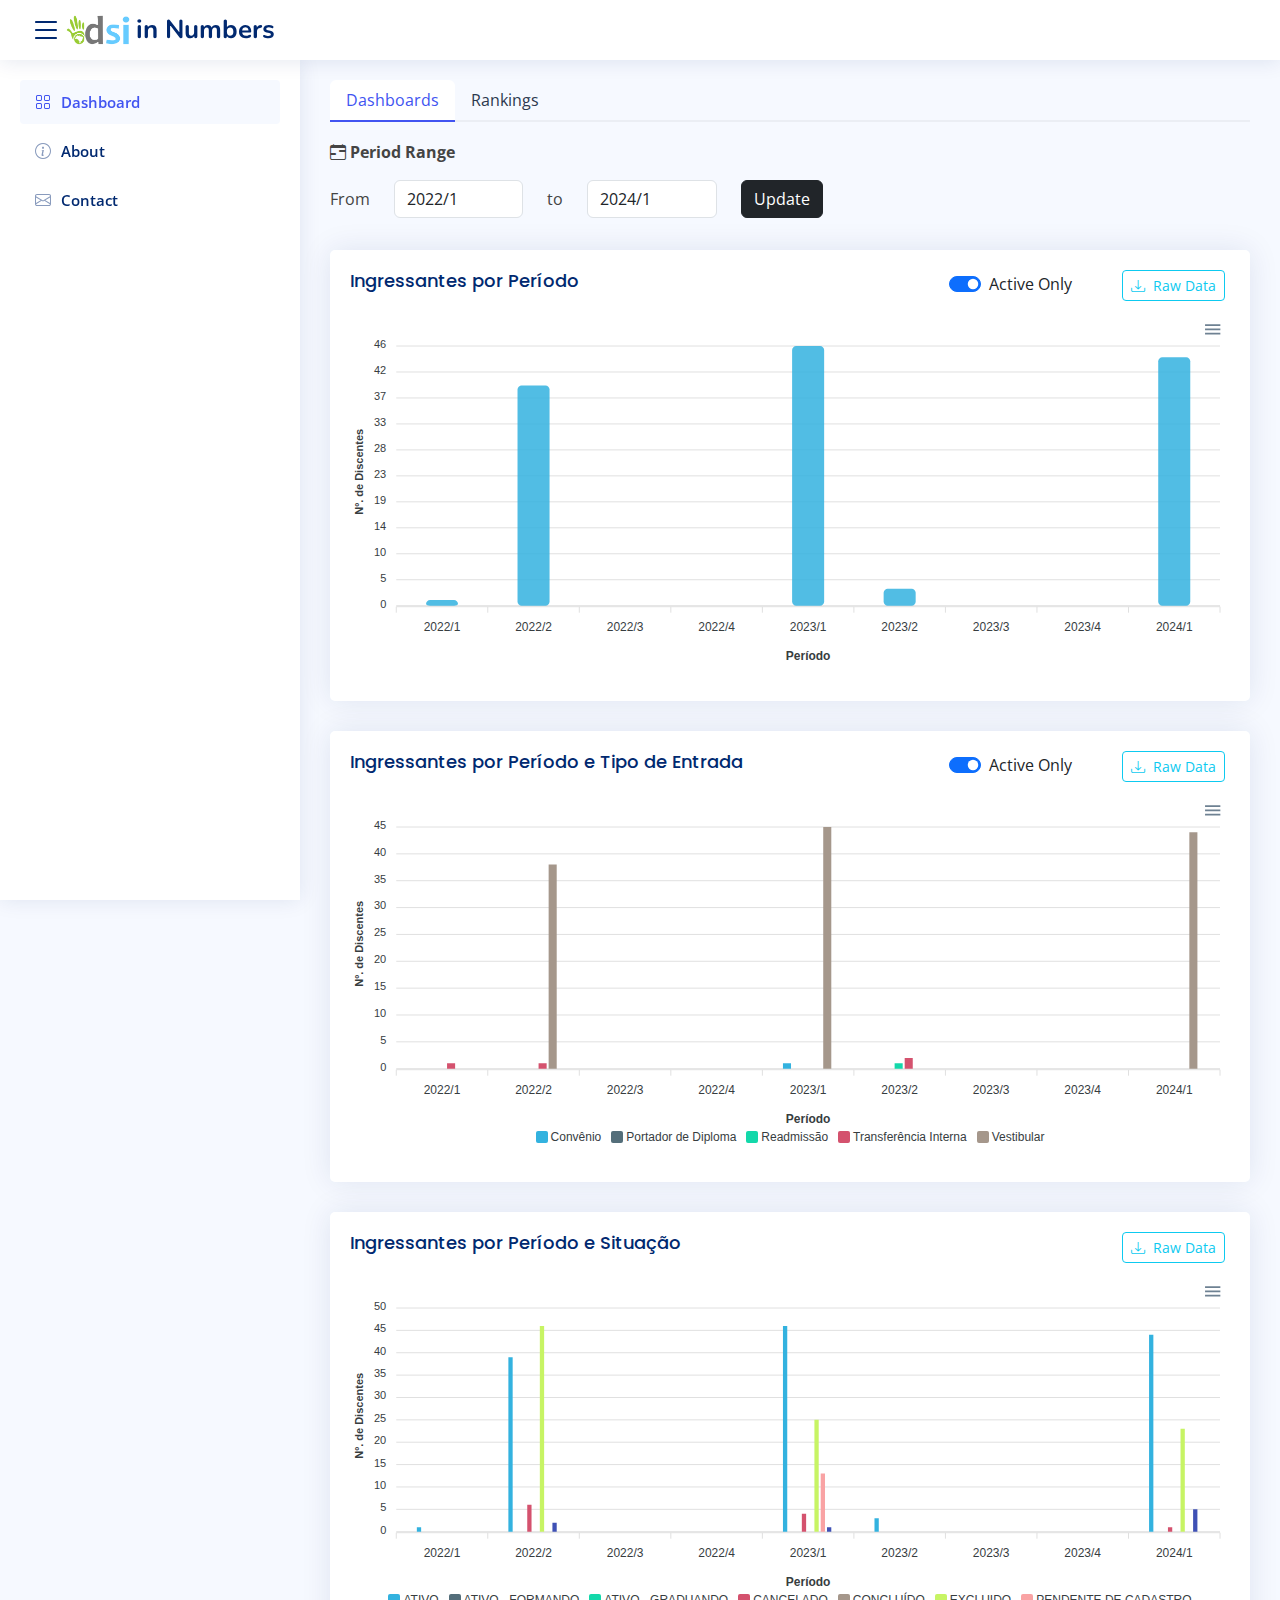
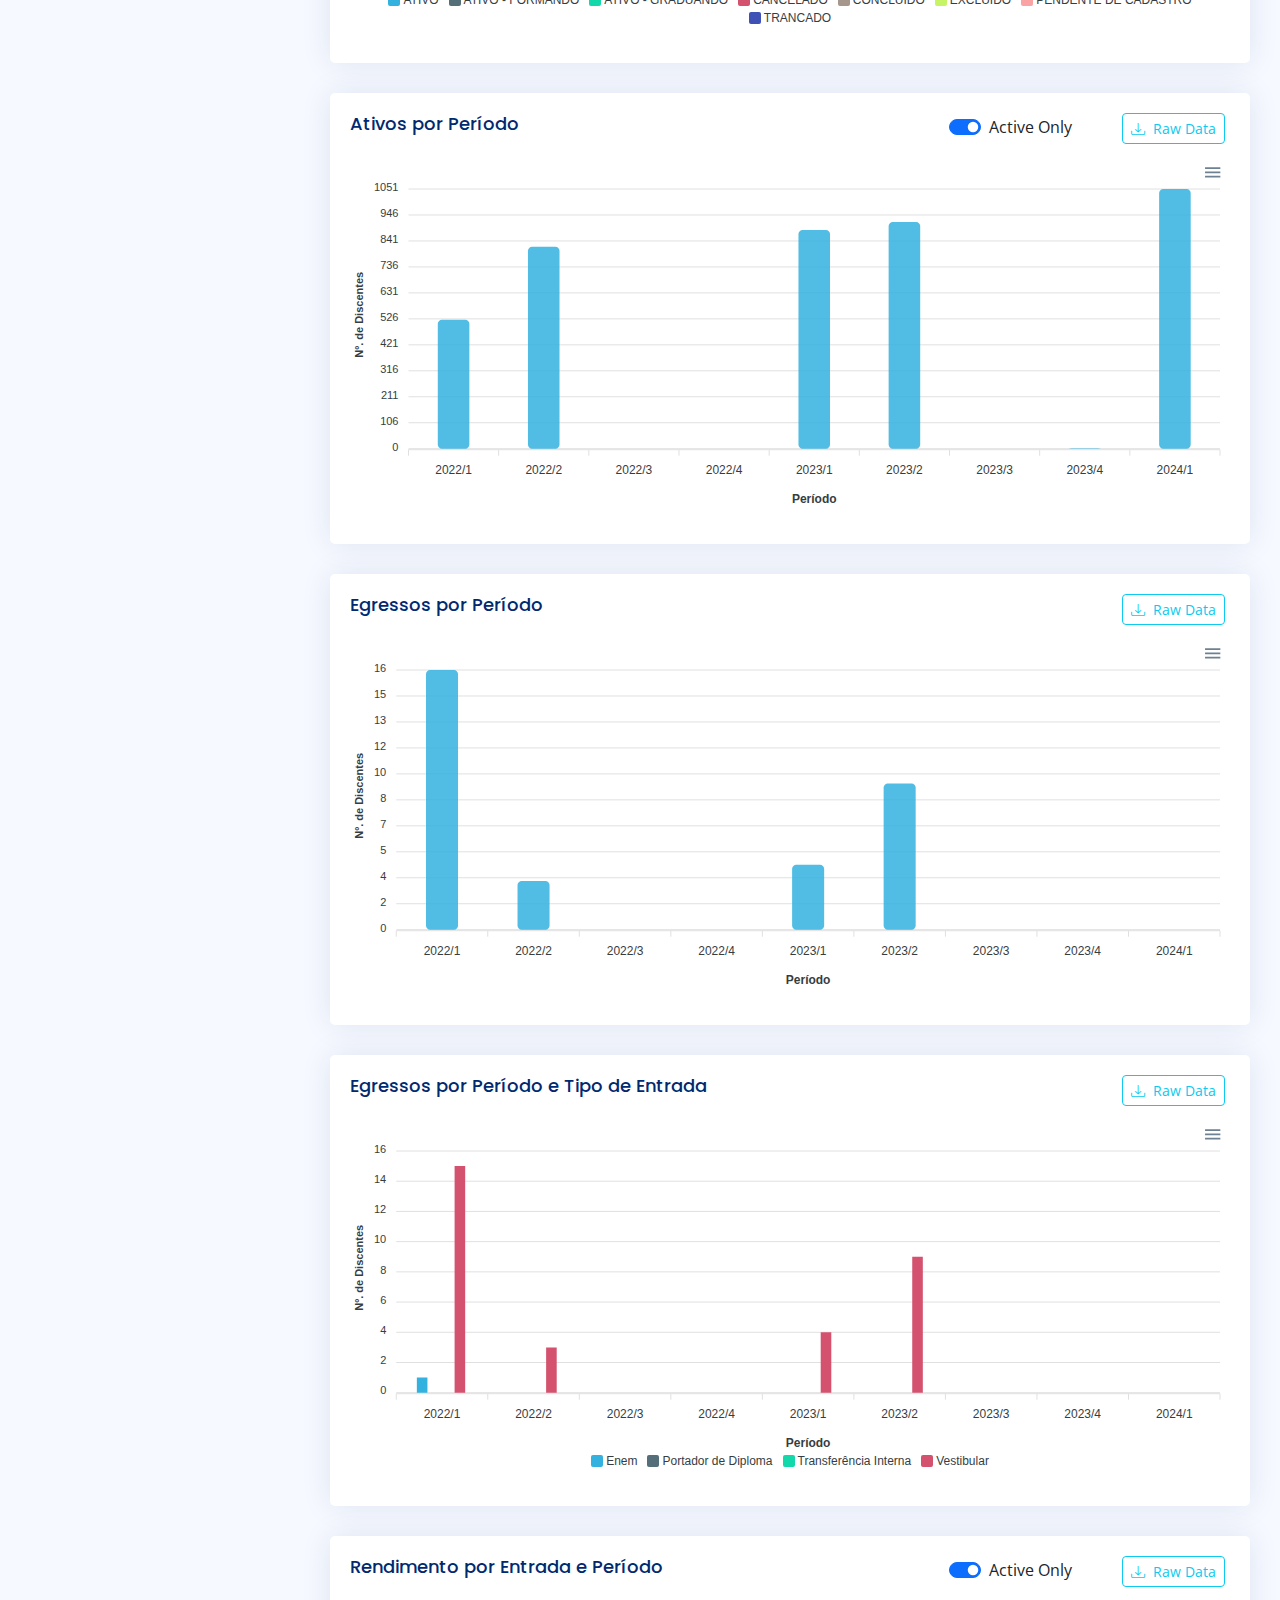
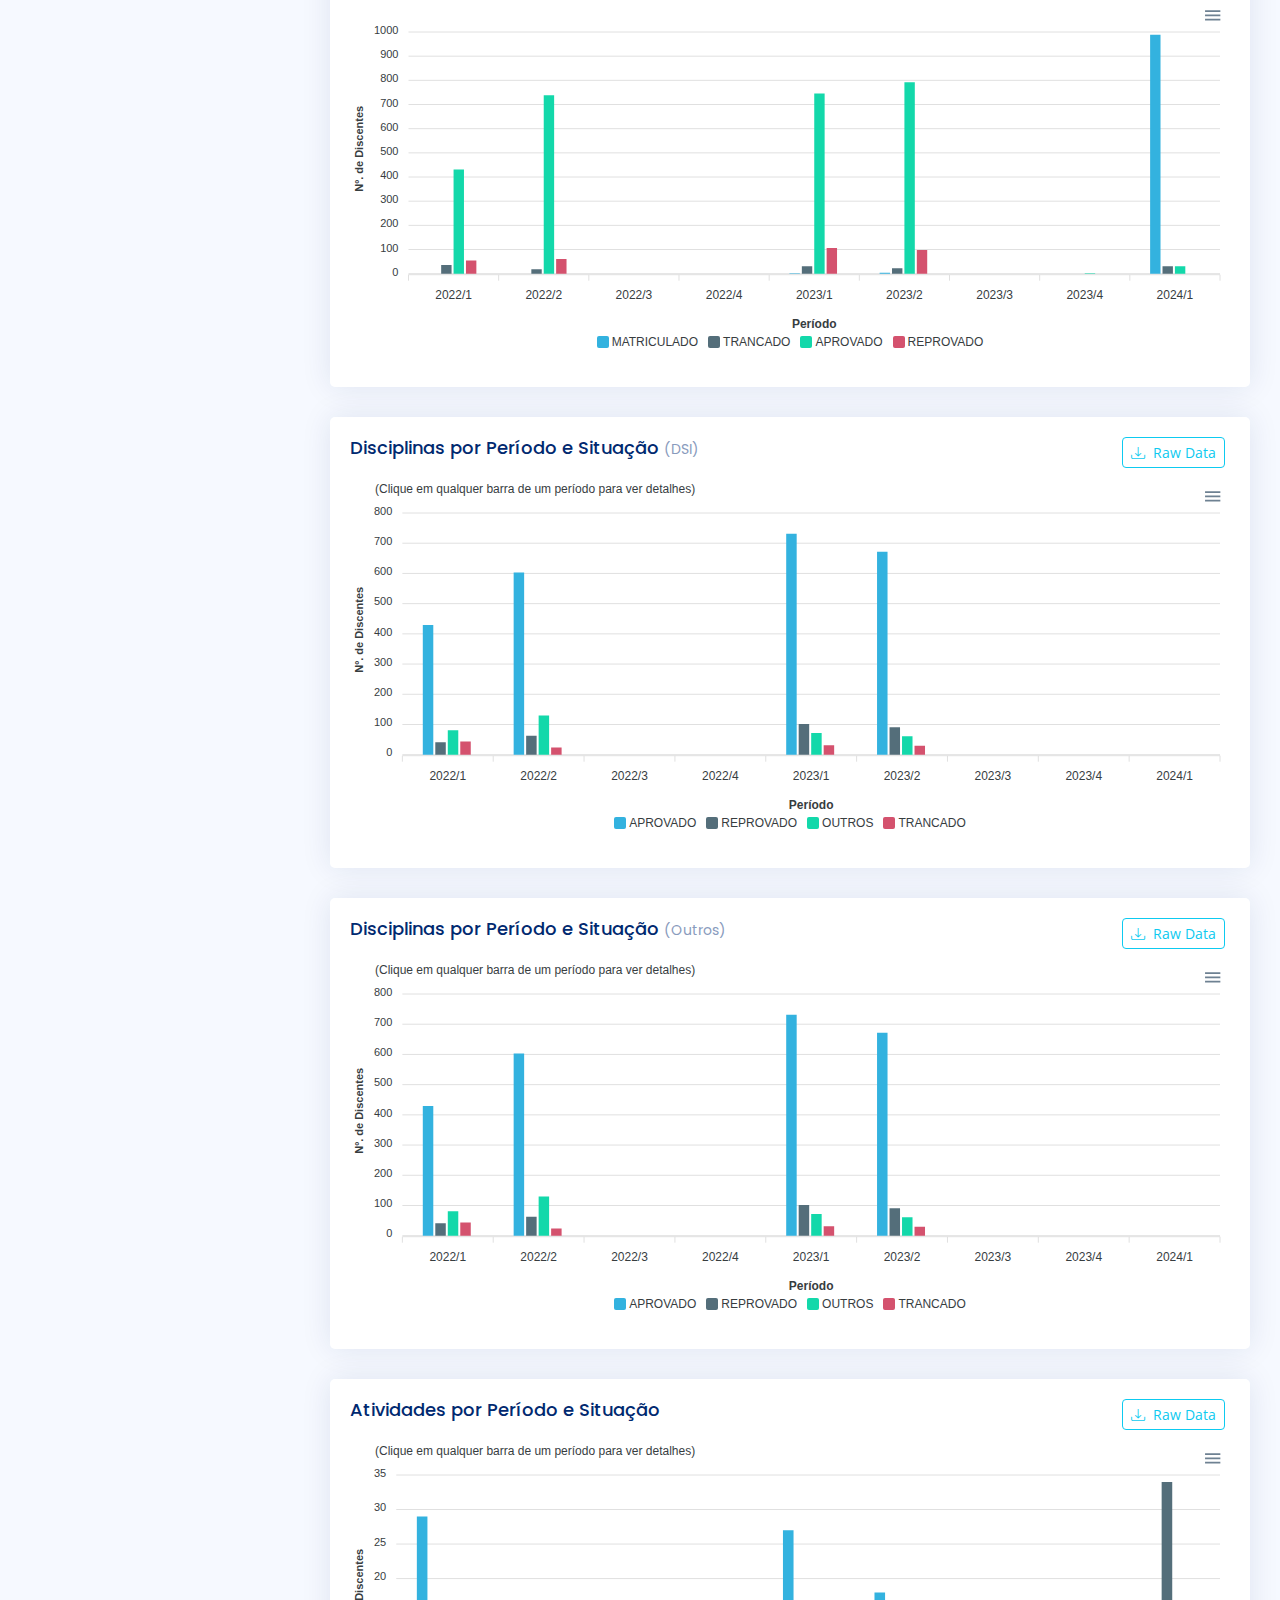
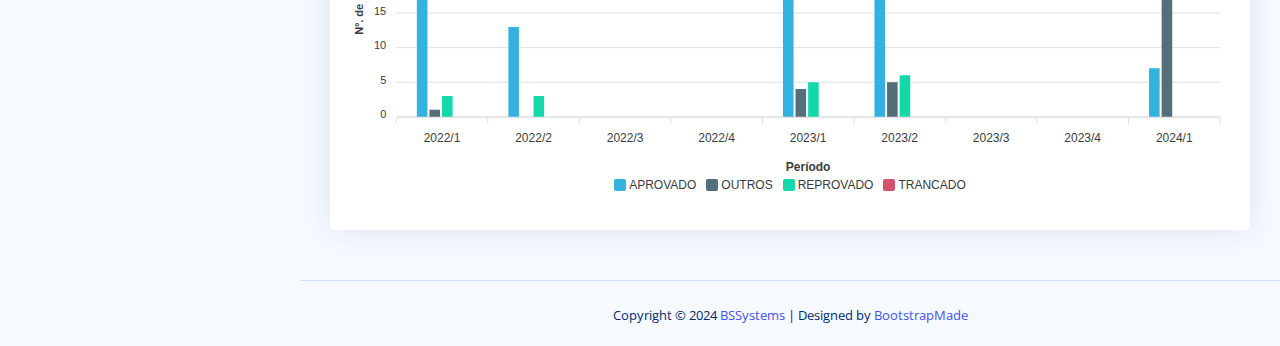
==== commit bc166874: "Updating the code and including the data" ====
--- a/index.html
+++ b/index.html
@@ -18,6 +18,7 @@
   <link href="assets/vendor/bootstrap/css/bootstrap.min.css" rel="stylesheet">
   <link href="assets/vendor/bootstrap-icons/bootstrap-icons.css" rel="stylesheet">
   <link href="assets/vendor/simple-datatables/style.css" rel="stylesheet">
+  <link href="assets/vendor/apexcharts/apexcharts.css" rel="stylesheet">
 
   <!-- Template Main CSS File -->
   <link href="assets/css/style.css" rel="stylesheet">
@@ -255,19 +256,19 @@
         </a>
       </li>
 
-      <li class="nav-item">
+      <!-- <li class="nav-item">
         <a class="nav-link collapsed" href="#">
           <i class="bi bi-people"></i>
           <span>Professors</span>
         </a>
-      </li>
-
-      <li class="nav-item">
+      </li> -->
+
+      <!-- <li class="nav-item">
         <a class="nav-link collapsed" href="pages-login.html">
           <i class="bi bi-box-arrow-in-right"></i>
           <span>Login</span>
         </a>
-      </li>
+      </li> -->
 
       <li class="nav-item">
         <a class="nav-link collapsed" href="about.html">
@@ -304,7 +305,7 @@
         <div class="row mb-3">
           <div class="row mb-3">
             <div class="col-12">
-              <span class="mb-3"><i class="bi bi-calendar-range"></i> <strong>Yearly Range</strong></span>
+              <span class="mb-3"><i class="bi bi-calendar-range"></i> <strong>Period Range</strong></span>
             </div>
           </div>
           <div class="row mb-3">
@@ -379,18 +380,90 @@
                 <div class="card">
                   <div class="card-body">
                     <div class="row">
+                      <div class="col-7">
+                        <h5 id="title_incoming_period" class="card-title"></h5>
+                      </div>
+                      <div class="col-5">
+                        <div class="d-flex justify-content-end align_bt_download">
+                          <div class="form-check form-switch align_bt_switch">
+                            <input class="form-check-input" type="checkbox" id="btOnlyActive1" checked>
+                            <label class="form-check-label" for="btOnlyActive1"> Active Only </label>
+                          </div>
+                          <button type="button" class="btn btn-outline-info btn-sm" onclick="">
+                            <i class="bi bi-download me-1"></i> Raw Data
+                          </button>
+                        </div>
+                      </div>
+                    </div>
+                    <div id="incoming_by_period"></div>
+                  </div>
+                </div>
+              </div>
+
+              <div class="col-12">
+                <div class="card">
+                  <div class="card-body">
+                    <div class="row">
+                      <div class="col-7">
+                        <h5 id="title_incoming_period_type" class="card-title"></h5>
+                      </div>
+                      <div class="col-5">
+                        <div class="d-flex justify-content-end align_bt_download">
+                          <div class="form-check form-switch align_bt_switch">
+                            <input class="form-check-input" type="checkbox" id="btOnlyActive2" checked>
+                            <label class="form-check-label" for="btOnlyActive2"> Active Only </label>
+                          </div>
+                          <button type="button" class="btn btn-outline-info btn-sm" onclick="">
+                            <i class="bi bi-download me-1"></i> Raw Data
+                          </button>
+                        </div>
+                      </div>
+                    </div>
+                    <div id="incoming_by_period_type"></div>
+                  </div>
+                </div>
+              </div>
+
+              <div class="col-12">
+                <div class="card">
+                  <div class="card-body">
+                    <div class="row">
                       <div class="col-9">
-                        <h5 id="title_production_year" class="card-title"></h5>
+                        <h5 id="title_incoming_period_status" class="card-title"></h5>
                       </div>
                       <div class="col-3">
                         <div class="d-flex justify-content-end align_bt_download">
-                          <button type="button" class="btn btn-outline-info btn-sm" onclick="downloadRawData('production_data')">
-                            <i class="bi bi-download me-1"></i> Raw Data
-                          </button>
-                        </div>
-                      </div>
-                    </div>
-                    <div id="production_by_year"></div>
+                          <button type="button" class="btn btn-outline-info btn-sm" onclick="">
+                            <i class="bi bi-download me-1"></i> Raw Data
+                          </button>
+                        </div>
+                      </div>
+                    </div>
+                    <div id="incoming_by_period_status"></div>
+                  </div>
+                </div>
+              </div>
+
+              <div class="col-12">
+                <div class="card">
+                  <div class="card-body">
+                    <div class="row">
+                      <div class="col-7">
+                        <h5 id="title_active_period" class="card-title"></h5>
+                      </div>
+                      <div class="col-5">
+                        <div class="d-flex justify-content-end align_bt_download">
+                          <div class="form-check form-switch align_bt_switch">
+                            <input class="form-check-input" type="checkbox" id="btOnlyActive3" checked>
+                            <label class="form-check-label" for="btOnlyActive3"> Active Only </label>
+                          </div>
+                          <button type="button" class="btn btn-outline-info btn-sm" onclick="">
+                            <i class="bi bi-download me-1"></i> Raw Data
+                          </button>
+                        </div>
+                      </div>
+                    </div>
+                    <div id="active_by_period"></div>
                   </div>
                 </div>
               </div>
@@ -400,20 +473,147 @@
                   <div class="card-body">
                     <div class="row">
                       <div class="col-9">
-                        <h5 id="title_production_type_year" class="card-title"></h5>
+                        <h5 id="title_egress_period" class="card-title"></h5>
                       </div>
                       <div class="col-3">
                         <div class="d-flex justify-content-end align_bt_download">
-                          <button type="button" class="btn btn-outline-info btn-sm" onclick="downloadRawData('production_data')">
-                            <i class="bi bi-download me-1"></i> Raw Data
-                          </button>
-                        </div>
-                      </div>
-                    </div>
-                    <div id="production_by_type_year"></div>
-                  </div>
-                </div>
-              </div>
+                          <button type="button" class="btn btn-outline-info btn-sm" onclick="">
+                            <i class="bi bi-download me-1"></i> Raw Data
+                          </button>
+                        </div>
+                      </div>
+                    </div>
+                    <div id="egress_by_period"></div>
+                  </div>
+                </div>
+              </div>
+
+              <div class="col-12">
+                <div class="card">
+                  <div class="card-body">
+                    <div class="row">
+                      <div class="col-9">
+                        <h5 id="title_egress_period_type" class="card-title"></h5>
+                      </div>
+                      <div class="col-3">
+                        <div class="d-flex justify-content-end align_bt_download">
+                          <button type="button" class="btn btn-outline-info btn-sm" onclick="">
+                            <i class="bi bi-download me-1"></i> Raw Data
+                          </button>
+                        </div>
+                      </div>
+                    </div>
+                    <div id="egress_by_period_type"></div>
+                  </div>
+                </div>
+              </div>
+
+              <div class="col-12">
+                <div class="card">
+                  <div class="card-body">
+                    <div class="row">
+                      <div class="col-7">
+                        <h5 id="title_performance_period_entry" class="card-title"></h5>
+                      </div>
+                      <div class="col-5">
+                        <div class="d-flex justify-content-end align_bt_download">
+                          <div class="form-check form-switch align_bt_switch">
+                            <input class="form-check-input" type="checkbox" id="btOnlyActive4" checked>
+                            <label class="form-check-label" for="btOnlyActive4"> Active Only </label>
+                          </div>
+                          <button type="button" class="btn btn-outline-info btn-sm" onclick="">
+                            <i class="bi bi-download me-1"></i> Raw Data
+                          </button>
+                        </div>
+                      </div>
+                    </div>
+                    <div id="performance_by_period_entry"></div>
+                  </div>
+                </div>
+              </div>
+
+              <div class="col-12">
+                <div class="card">
+                  <div class="card-body">
+                    <div class="row">
+                      <div class="col-9">
+                        <h5 id="title_discipline_period_status" class="card-title"></h5>
+                      </div>
+                      <div class="col-3">
+                        <div class="d-flex justify-content-end align_bt_download">
+                          <button type="button" class="btn btn-outline-info btn-sm" onclick="">
+                            <i class="bi bi-download me-1"></i> Raw Data
+                          </button>
+                        </div>
+                      </div>
+                    </div>
+                    <div id="discipline_result_period" class="main-chart chart-activated"></div>
+                    <div id="discipline_result_status_period" class="apexcharts-canvas subchart apexcharts-theme- disable"></div>
+                  </div>
+                </div>
+              </div>
+
+              <div class="col-12">
+                <div class="card">
+                  <div class="card-body">
+                    <div class="row">
+                      <div class="col-9">
+                        <h5 id="title_other_class_period_status" class="card-title"></h5>
+                      </div>
+                      <div class="col-3">
+                        <div class="d-flex justify-content-end align_bt_download">
+                          <button type="button" class="btn btn-outline-info btn-sm" onclick="">
+                            <i class="bi bi-download me-1"></i> Raw Data
+                          </button>
+                        </div>
+                      </div>
+                    </div>
+                    <div id="other_class_result_period" class="main-chart chart-activated"></div>
+                    <div id="other_class_result_type_period" class="apexcharts-canvas subchart apexcharts-theme- disable"></div>
+                  </div>
+                </div>
+              </div>
+
+              <div class="col-12">
+                <div class="card">
+                  <div class="card-body">
+                    <div class="row">
+                      <div class="col-9">
+                        <h5 id="title_activity_period_status" class="card-title"></h5>
+                      </div>
+                      <div class="col-3">
+                        <div class="d-flex justify-content-end align_bt_download">
+                          <button type="button" class="btn btn-outline-info btn-sm" onclick="">
+                            <i class="bi bi-download me-1"></i> Raw Data
+                          </button>
+                        </div>
+                      </div>
+                    </div>
+                    <div id="activity_result_period" class="main-chart chart-activated"></div>
+                    <div id="activity_result_status_period" class="apexcharts-canvas subchart apexcharts-theme- disable"></div>
+                  </div>
+                </div>
+              </div>
+
+              <!-- <div class="col-12">
+                <div class="card">
+                  <div class="card-body">
+                    <div class="row">
+                      <div class="col-9">
+                        <h5 id="title_incoming_period_type" class="card-title"></h5>
+                      </div>
+                      <div class="col-3">
+                        <div class="d-flex justify-content-end align_bt_download">
+                          <button type="button" class="btn btn-outline-info btn-sm" onclick="">
+                            <i class="bi bi-download me-1"></i> Raw Data
+                          </button>
+                        </div>
+                      </div>
+                    </div>
+                    <div id="incoming_by_period_type"></div>
+                  </div>
+                </div>
+              </div> -->
 
               <!--<div class="col-4">
                 <div class="card">
@@ -477,7 +677,7 @@
   <!-- ======= Footer ======= -->
   <footer id="footer" class="footer">
     <div class="credits">
-      Copyright &copy; 2024 <a href="http://brenosantos.bssystems.com.br"> BSSystems </a> | Template de <a href="https://bootstrapmade.com/">BootstrapMade</a>
+      Copyright &copy; 2024 <a href="https://brenosantos.bssystems.com.br">BSSystems</a> | Designed by <a href="https://bootstrapmade.com/">BootstrapMade</a>
     </div>
   </footer><!-- End Footer -->
 
@@ -492,6 +692,6 @@
 
   <!-- Template Main JS File -->
   <script src="assets/js/main.js"></script>
-  <script src="assets/js/script.js"></script>
+  <script type="module" src="assets/js/script.js"></script>
 </body>
 </html>--- a/assets/vendor/apexcharts/apexcharts.css
+++ b/assets/vendor/apexcharts/apexcharts.css
@@ -0,0 +1,601 @@
+@keyframes opaque {
+  0% {
+      opacity: 0
+  }
+
+  to {
+      opacity: 1
+  }
+}
+
+@keyframes resizeanim {
+  0%,to {
+      opacity: 0
+  }
+}
+
+.apexcharts-canvas {
+  position: relative;
+  user-select: none
+}
+
+.apexcharts-canvas ::-webkit-scrollbar {
+  -webkit-appearance: none;
+  width: 6px
+}
+
+.apexcharts-canvas ::-webkit-scrollbar-thumb {
+  border-radius: 4px;
+  background-color: rgba(0,0,0,.5);
+  box-shadow: 0 0 1px rgba(255,255,255,.5);
+  -webkit-box-shadow: 0 0 1px rgba(255,255,255,.5)
+}
+
+.apexcharts-inner {
+  position: relative
+}
+
+.apexcharts-text tspan {
+  font-family: inherit
+}
+
+.legend-mouseover-inactive {
+  transition: .15s ease all;
+  opacity: .2
+}
+
+.apexcharts-legend-text {
+  padding-left: 15px;
+  margin-left: -15px;
+}
+
+.apexcharts-series-collapsed {
+  opacity: 0
+}
+
+.apexcharts-tooltip {
+  border-radius: 5px;
+  box-shadow: 2px 2px 6px -4px #999;
+  cursor: default;
+  font-size: 14px;
+  left: 62px;
+  opacity: 0;
+  pointer-events: none;
+  position: absolute;
+  top: 20px;
+  display: flex;
+  flex-direction: column;
+  overflow: hidden;
+  white-space: nowrap;
+  z-index: 12;
+  transition: .15s ease all
+}
+
+.apexcharts-tooltip.apexcharts-active {
+  opacity: 1;
+  transition: .15s ease all
+}
+
+.apexcharts-tooltip.apexcharts-theme-light {
+  border: 1px solid #e3e3e3;
+  background: rgba(255,255,255,.96)
+}
+
+.apexcharts-tooltip.apexcharts-theme-dark {
+  color: #fff;
+  background: rgba(30,30,30,.8)
+}
+
+.apexcharts-tooltip * {
+  font-family: inherit
+}
+
+.apexcharts-tooltip-title {
+  padding: 6px;
+  font-size: 15px;
+  margin-bottom: 4px
+}
+
+.apexcharts-tooltip.apexcharts-theme-light .apexcharts-tooltip-title {
+  background: #eceff1;
+  border-bottom: 1px solid #ddd
+}
+
+.apexcharts-tooltip.apexcharts-theme-dark .apexcharts-tooltip-title {
+  background: rgba(0,0,0,.7);
+  border-bottom: 1px solid #333
+}
+
+.apexcharts-tooltip-text-goals-value,.apexcharts-tooltip-text-y-value,.apexcharts-tooltip-text-z-value {
+  display: inline-block;
+  margin-left: 5px;
+  font-weight: 600
+}
+
+.apexcharts-tooltip-text-goals-label:empty,.apexcharts-tooltip-text-goals-value:empty,.apexcharts-tooltip-text-y-label:empty,.apexcharts-tooltip-text-y-value:empty,.apexcharts-tooltip-text-z-value:empty,.apexcharts-tooltip-title:empty {
+  display: none
+}
+
+.apexcharts-tooltip-text-goals-label,.apexcharts-tooltip-text-goals-value {
+  padding: 6px 0 5px
+}
+
+.apexcharts-tooltip-goals-group,.apexcharts-tooltip-text-goals-label,.apexcharts-tooltip-text-goals-value {
+  display: flex
+}
+
+.apexcharts-tooltip-text-goals-label:not(:empty),.apexcharts-tooltip-text-goals-value:not(:empty) {
+  margin-top: -6px
+}
+
+.apexcharts-tooltip-marker {
+  width: 12px;
+  height: 12px;
+  position: relative;
+  top: 0;
+  margin-right: 10px;
+  border-radius: 50%
+}
+
+.apexcharts-tooltip-series-group {
+  padding: 0 10px;
+  display: none;
+  text-align: left;
+  justify-content: left;
+  align-items: center
+}
+
+.apexcharts-tooltip-series-group.apexcharts-active .apexcharts-tooltip-marker {
+  opacity: 1
+}
+
+.apexcharts-tooltip-series-group.apexcharts-active,.apexcharts-tooltip-series-group:last-child {
+  padding-bottom: 4px
+}
+
+.apexcharts-tooltip-series-group-hidden {
+  opacity: 0;
+  height: 0;
+  line-height: 0;
+  padding: 0!important
+}
+
+.apexcharts-tooltip-y-group {
+  padding: 6px 0 5px
+}
+
+.apexcharts-custom-tooltip,.apexcharts-tooltip-box {
+  padding: 4px 8px
+}
+
+.apexcharts-tooltip-boxPlot {
+  display: flex;
+  flex-direction: column-reverse
+}
+
+.apexcharts-tooltip-box>div {
+  margin: 4px 0
+}
+
+.apexcharts-tooltip-box span.value {
+  font-weight: 700
+}
+
+.apexcharts-tooltip-rangebar {
+  padding: 5px 8px
+}
+
+.apexcharts-tooltip-rangebar .category {
+  font-weight: 600;
+  color: #777
+}
+
+.apexcharts-tooltip-rangebar .series-name {
+  font-weight: 700;
+  display: block;
+  margin-bottom: 5px
+}
+
+.apexcharts-xaxistooltip,.apexcharts-yaxistooltip {
+  opacity: 0;
+  pointer-events: none;
+  color: #373d3f;
+  font-size: 13px;
+  text-align: center;
+  border-radius: 2px;
+  position: absolute;
+  z-index: 10;
+  background: #eceff1;
+  border: 1px solid #90a4ae
+}
+
+.apexcharts-xaxistooltip {
+  padding: 9px 10px;
+  transition: .15s ease all
+}
+
+.apexcharts-xaxistooltip.apexcharts-theme-dark {
+  background: rgba(0,0,0,.7);
+  border: 1px solid rgba(0,0,0,.5);
+  color: #fff
+}
+
+.apexcharts-xaxistooltip:after,.apexcharts-xaxistooltip:before {
+  left: 50%;
+  border: solid transparent;
+  content: " ";
+  height: 0;
+  width: 0;
+  position: absolute;
+  pointer-events: none
+}
+
+.apexcharts-xaxistooltip:after {
+  border-color: transparent;
+  border-width: 6px;
+  margin-left: -6px
+}
+
+.apexcharts-xaxistooltip:before {
+  border-color: transparent;
+  border-width: 7px;
+  margin-left: -7px
+}
+
+.apexcharts-xaxistooltip-bottom:after,.apexcharts-xaxistooltip-bottom:before {
+  bottom: 100%
+}
+
+.apexcharts-xaxistooltip-top:after,.apexcharts-xaxistooltip-top:before {
+  top: 100%
+}
+
+.apexcharts-xaxistooltip-bottom:after {
+  border-bottom-color: #eceff1
+}
+
+.apexcharts-xaxistooltip-bottom:before {
+  border-bottom-color: #90a4ae
+}
+
+.apexcharts-xaxistooltip-bottom.apexcharts-theme-dark:after,.apexcharts-xaxistooltip-bottom.apexcharts-theme-dark:before {
+  border-bottom-color: rgba(0,0,0,.5)
+}
+
+.apexcharts-xaxistooltip-top:after {
+  border-top-color: #eceff1
+}
+
+.apexcharts-xaxistooltip-top:before {
+  border-top-color: #90a4ae
+}
+
+.apexcharts-xaxistooltip-top.apexcharts-theme-dark:after,.apexcharts-xaxistooltip-top.apexcharts-theme-dark:before {
+  border-top-color: rgba(0,0,0,.5)
+}
+
+.apexcharts-xaxistooltip.apexcharts-active {
+  opacity: 1;
+  transition: .15s ease all
+}
+
+.apexcharts-yaxistooltip {
+  padding: 4px 10px
+}
+
+.apexcharts-yaxistooltip.apexcharts-theme-dark {
+  background: rgba(0,0,0,.7);
+  border: 1px solid rgba(0,0,0,.5);
+  color: #fff
+}
+
+.apexcharts-yaxistooltip:after,.apexcharts-yaxistooltip:before {
+  top: 50%;
+  border: solid transparent;
+  content: " ";
+  height: 0;
+  width: 0;
+  position: absolute;
+  pointer-events: none
+}
+
+.apexcharts-yaxistooltip:after {
+  border-color: transparent;
+  border-width: 6px;
+  margin-top: -6px
+}
+
+.apexcharts-yaxistooltip:before {
+  border-color: transparent;
+  border-width: 7px;
+  margin-top: -7px
+}
+
+.apexcharts-yaxistooltip-left:after,.apexcharts-yaxistooltip-left:before {
+  left: 100%
+}
+
+.apexcharts-yaxistooltip-right:after,.apexcharts-yaxistooltip-right:before {
+  right: 100%
+}
+
+.apexcharts-yaxistooltip-left:after {
+  border-left-color: #eceff1
+}
+
+.apexcharts-yaxistooltip-left:before {
+  border-left-color: #90a4ae
+}
+
+.apexcharts-yaxistooltip-left.apexcharts-theme-dark:after,.apexcharts-yaxistooltip-left.apexcharts-theme-dark:before {
+  border-left-color: rgba(0,0,0,.5)
+}
+
+.apexcharts-yaxistooltip-right:after {
+  border-right-color: #eceff1
+}
+
+.apexcharts-yaxistooltip-right:before {
+  border-right-color: #90a4ae
+}
+
+.apexcharts-yaxistooltip-right.apexcharts-theme-dark:after,.apexcharts-yaxistooltip-right.apexcharts-theme-dark:before {
+  border-right-color: rgba(0,0,0,.5)
+}
+
+.apexcharts-yaxistooltip.apexcharts-active {
+  opacity: 1
+}
+
+.apexcharts-yaxistooltip-hidden {
+  display: none
+}
+
+.apexcharts-xcrosshairs,.apexcharts-ycrosshairs {
+  pointer-events: none;
+  opacity: 0;
+  transition: .15s ease all
+}
+
+.apexcharts-xcrosshairs.apexcharts-active,.apexcharts-ycrosshairs.apexcharts-active {
+  opacity: 1;
+  transition: .15s ease all
+}
+
+.apexcharts-ycrosshairs-hidden {
+  opacity: 0
+}
+
+.apexcharts-selection-rect {
+  cursor: move
+}
+
+.svg_select_boundingRect,.svg_select_points_rot {
+  pointer-events: none;
+  opacity: 0;
+  visibility: hidden
+}
+
+.apexcharts-selection-rect+g .svg_select_boundingRect,.apexcharts-selection-rect+g .svg_select_points_rot {
+  opacity: 0;
+  visibility: hidden
+}
+
+.apexcharts-selection-rect+g .svg_select_points_l,.apexcharts-selection-rect+g .svg_select_points_r {
+  cursor: ew-resize;
+  opacity: 1;
+  visibility: visible
+}
+
+.svg_select_points {
+  fill: #efefef;
+  stroke: #333;
+  rx: 2
+}
+
+.apexcharts-svg.apexcharts-zoomable.hovering-zoom {
+  cursor: crosshair
+}
+
+.apexcharts-svg.apexcharts-zoomable.hovering-pan {
+  cursor: move
+}
+
+.apexcharts-menu-icon,.apexcharts-pan-icon,.apexcharts-reset-icon,.apexcharts-selection-icon,.apexcharts-toolbar-custom-icon,.apexcharts-zoom-icon,.apexcharts-zoomin-icon,.apexcharts-zoomout-icon {
+  cursor: pointer;
+  width: 20px;
+  height: 20px;
+  line-height: 24px;
+  color: #6e8192;
+  text-align: center
+}
+
+.apexcharts-menu-icon svg,.apexcharts-reset-icon svg,.apexcharts-zoom-icon svg,.apexcharts-zoomin-icon svg,.apexcharts-zoomout-icon svg {
+  fill: #6e8192
+}
+
+.apexcharts-selection-icon svg {
+  fill: #444;
+  transform: scale(.76)
+}
+
+.apexcharts-theme-dark .apexcharts-menu-icon svg,.apexcharts-theme-dark .apexcharts-pan-icon svg,.apexcharts-theme-dark .apexcharts-reset-icon svg,.apexcharts-theme-dark .apexcharts-selection-icon svg,.apexcharts-theme-dark .apexcharts-toolbar-custom-icon svg,.apexcharts-theme-dark .apexcharts-zoom-icon svg,.apexcharts-theme-dark .apexcharts-zoomin-icon svg,.apexcharts-theme-dark .apexcharts-zoomout-icon svg {
+  fill: #f3f4f5
+}
+
+.apexcharts-canvas .apexcharts-reset-zoom-icon.apexcharts-selected svg,.apexcharts-canvas .apexcharts-selection-icon.apexcharts-selected svg,.apexcharts-canvas .apexcharts-zoom-icon.apexcharts-selected svg {
+  fill: #008ffb
+}
+
+.apexcharts-theme-light .apexcharts-menu-icon:hover svg,.apexcharts-theme-light .apexcharts-reset-icon:hover svg,.apexcharts-theme-light .apexcharts-selection-icon:not(.apexcharts-selected):hover svg,.apexcharts-theme-light .apexcharts-zoom-icon:not(.apexcharts-selected):hover svg,.apexcharts-theme-light .apexcharts-zoomin-icon:hover svg,.apexcharts-theme-light .apexcharts-zoomout-icon:hover svg {
+  fill: #333
+}
+
+.apexcharts-menu-icon,.apexcharts-selection-icon {
+  position: relative
+}
+
+.apexcharts-reset-icon {
+  margin-left: 5px
+}
+
+.apexcharts-menu-icon,.apexcharts-reset-icon,.apexcharts-zoom-icon {
+  transform: scale(.85)
+}
+
+.apexcharts-zoomin-icon,.apexcharts-zoomout-icon {
+  transform: scale(.7)
+}
+
+.apexcharts-zoomout-icon {
+  margin-right: 3px
+}
+
+.apexcharts-pan-icon {
+  transform: scale(.62);
+  position: relative;
+  left: 1px;
+  top: 0
+}
+
+.apexcharts-pan-icon svg {
+  fill: #fff;
+  stroke: #6e8192;
+  stroke-width: 2
+}
+
+.apexcharts-pan-icon.apexcharts-selected svg {
+  stroke: #008ffb
+}
+
+.apexcharts-pan-icon:not(.apexcharts-selected):hover svg {
+  stroke: #333
+}
+
+.apexcharts-toolbar {
+  position: absolute;
+  z-index: 11;
+  max-width: 176px;
+  text-align: right;
+  border-radius: 3px;
+  padding: 0 6px 2px;
+  display: flex;
+  justify-content: space-between;
+  align-items: center
+}
+
+.apexcharts-menu {
+  background: #fff;
+  position: absolute;
+  top: 100%;
+  border: 1px solid #ddd;
+  border-radius: 3px;
+  padding: 3px;
+  right: 10px;
+  opacity: 0;
+  min-width: 110px;
+  transition: .15s ease all;
+  pointer-events: none
+}
+
+.apexcharts-menu.apexcharts-menu-open {
+  opacity: 1;
+  pointer-events: all;
+  transition: .15s ease all
+}
+
+.apexcharts-menu-item {
+  padding: 6px 7px;
+  font-size: 12px;
+  cursor: pointer
+}
+
+.apexcharts-theme-light .apexcharts-menu-item:hover {
+  background: #eee
+}
+
+.apexcharts-theme-dark .apexcharts-menu {
+  background: rgba(0,0,0,.7);
+  color: #fff
+}
+
+@media screen and (min-width:768px) {
+  .apexcharts-canvas:hover .apexcharts-toolbar {
+      opacity: 1
+  }
+}
+
+.apexcharts-canvas .apexcharts-element-hidden,.apexcharts-datalabel.apexcharts-element-hidden,.apexcharts-hide .apexcharts-series-points {
+  opacity: 0
+}
+
+.apexcharts-hidden-element-shown {
+  opacity: 1;
+  transition: 0.25s ease all;
+}
+.apexcharts-datalabel,.apexcharts-datalabel-label,.apexcharts-datalabel-value,.apexcharts-datalabels,.apexcharts-pie-label {
+  cursor: default;
+  pointer-events: none
+}
+
+.apexcharts-pie-label-delay {
+  opacity: 0;
+  animation-name: opaque;
+  animation-duration: .3s;
+  animation-fill-mode: forwards;
+  animation-timing-function: ease
+}
+
+.apexcharts-radialbar-label {
+  cursor: pointer;
+}
+
+.apexcharts-annotation-rect,.apexcharts-area-series .apexcharts-area,.apexcharts-area-series .apexcharts-series-markers .apexcharts-marker.no-pointer-events,.apexcharts-gridline,.apexcharts-line,.apexcharts-line-series .apexcharts-series-markers .apexcharts-marker.no-pointer-events,.apexcharts-point-annotation-label,.apexcharts-radar-series path,.apexcharts-radar-series polygon,.apexcharts-toolbar svg,.apexcharts-tooltip .apexcharts-marker,.apexcharts-xaxis-annotation-label,.apexcharts-yaxis-annotation-label,.apexcharts-zoom-rect {
+  pointer-events: none
+}
+
+.apexcharts-marker {
+  transition: .15s ease all
+}
+
+.resize-triggers {
+  animation: 1ms resizeanim;
+  visibility: hidden;
+  opacity: 0;
+  height: 100%;
+  width: 100%;
+  overflow: hidden
+}
+
+.contract-trigger:before,.resize-triggers,.resize-triggers>div {
+  content: " ";
+  display: block;
+  position: absolute;
+  top: 0;
+  left: 0
+}
+
+.resize-triggers>div {
+  height: 100%;
+  width: 100%;
+  background: #eee;
+  overflow: auto
+}
+
+.contract-trigger:before {
+  overflow: hidden;
+  width: 200%;
+  height: 200%
+}
+
+.apexcharts-bar-goals-markers{
+  pointer-events: none
+}
+
+.apexcharts-bar-shadows{
+  pointer-events: none
+}
+
+.apexcharts-rangebar-goals-markers{
+  pointer-events: none
+}--- a/assets/css/style.css
+++ b/assets/css/style.css
@@ -1278,9 +1278,9 @@
   margin-top: 5px;
 }
 
-.align_bt_switch_oa {
+.align_bt_switch {
   padding-top: 2px;
-  margin-right: 30px;
+  margin-right: 50px;
 }
 
 .dashboard .concluded .card-icon {
@@ -1310,4 +1310,42 @@
   width: 28px;
   height: 28px;
   line-height: 0;
+}
+
+.chart-activated {
+  transform: translateY(0);
+  transition: 1s ease transform;
+}
+
+.main-chart {
+  position: relative;
+  transition: 1s ease transform;
+  z-index: 3;
+}
+
+.main-chart.chart-activated {
+  transform: translateY(0);
+  transition: 1s ease transform;
+}
+
+.subchart {
+  position: relative;
+  z-index: -2;
+  transition: 1s ease transform;
+}
+
+.subchart.active {
+  transition: 1.1s ease-in-out transform;
+  transform: translateY(0);
+  z-index: 1;
+}
+
+@media screen {
+  .subchart {
+    transform: translateY(-100%);
+  }
+}
+
+.subchart.disable {
+  display: none;
 }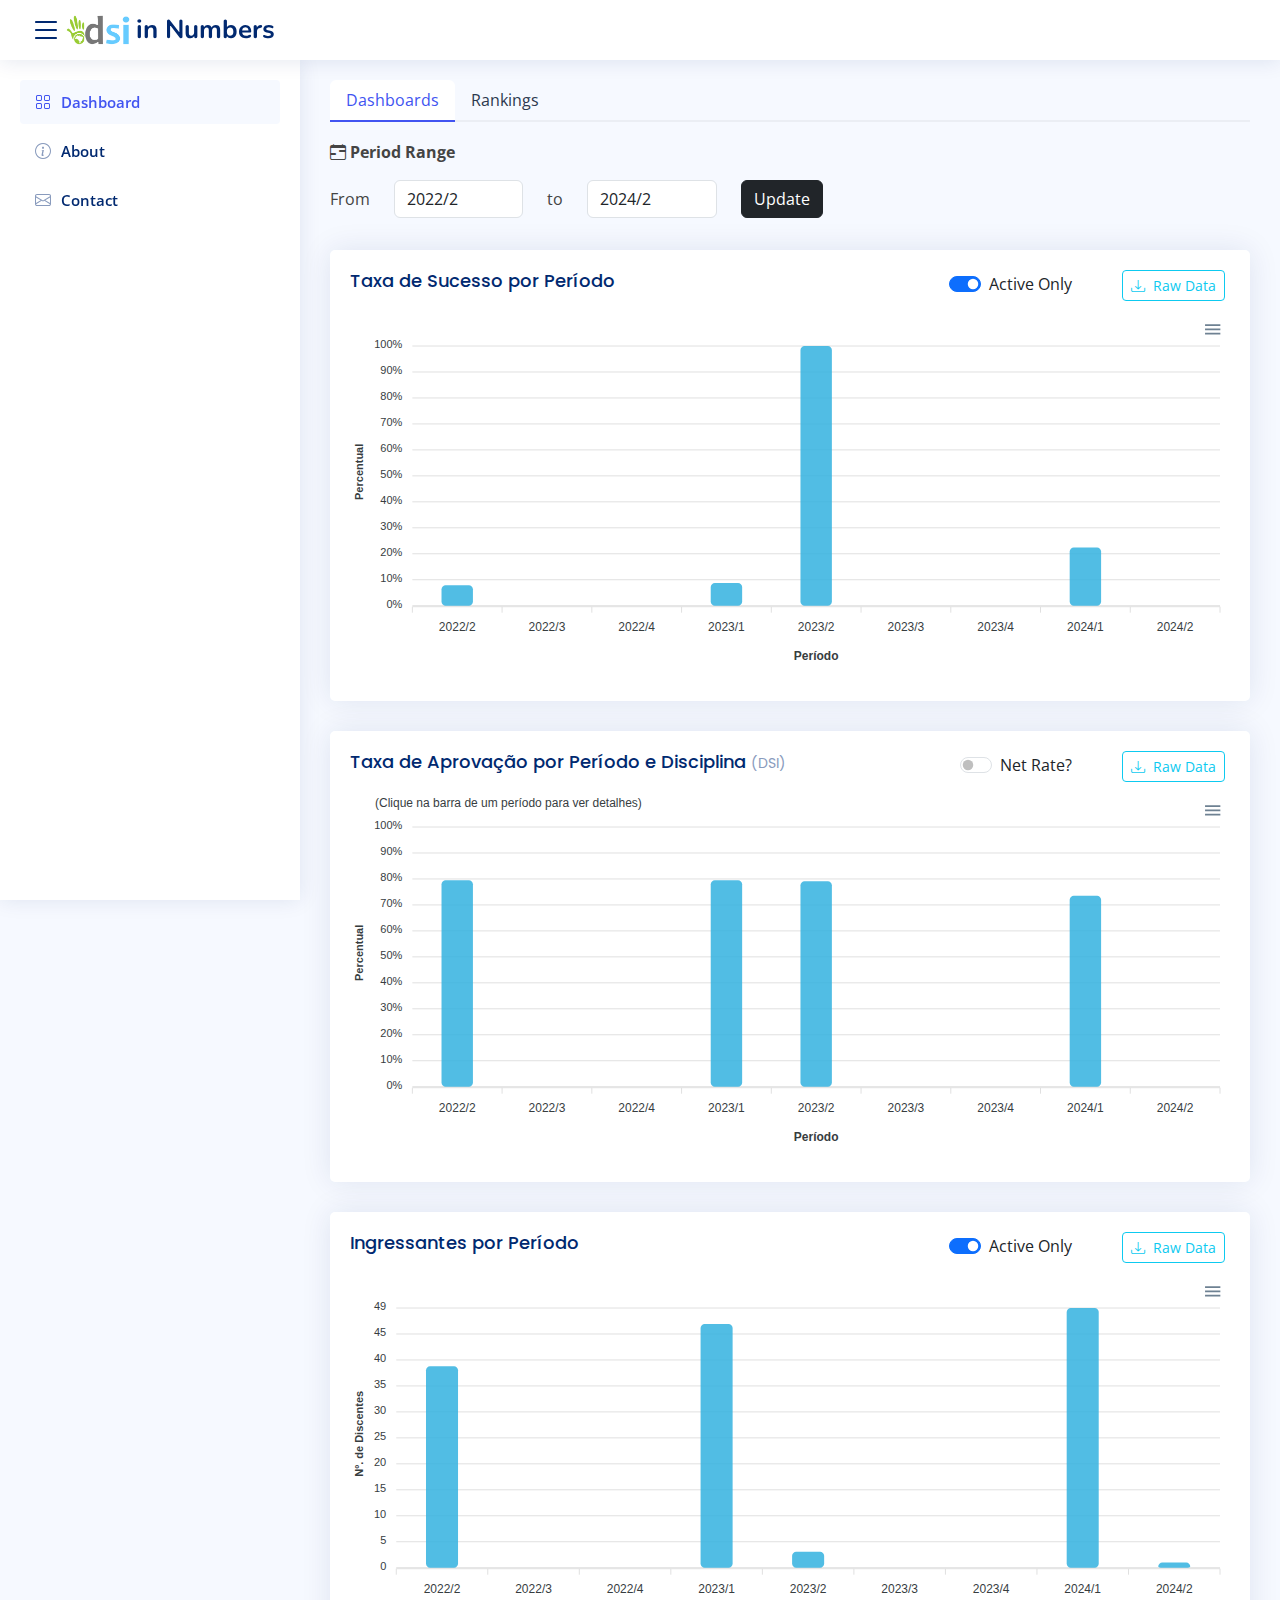
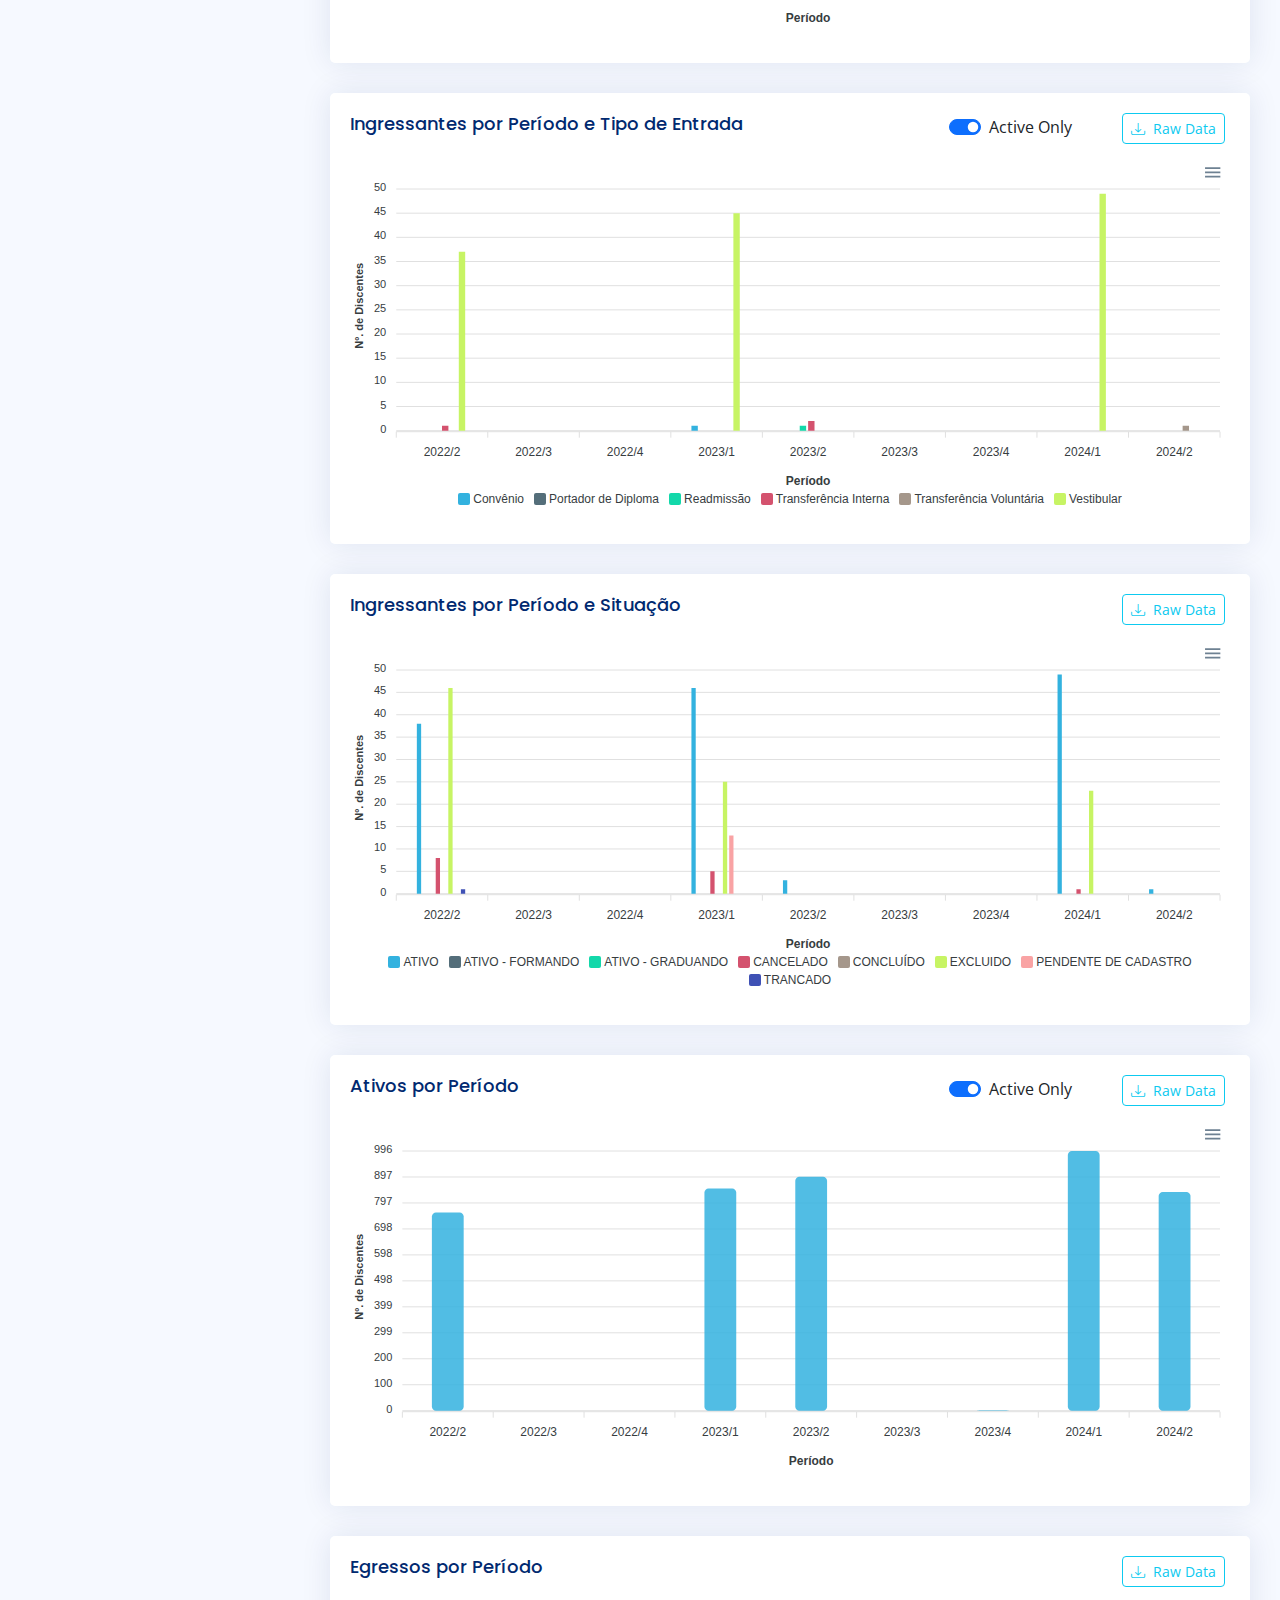
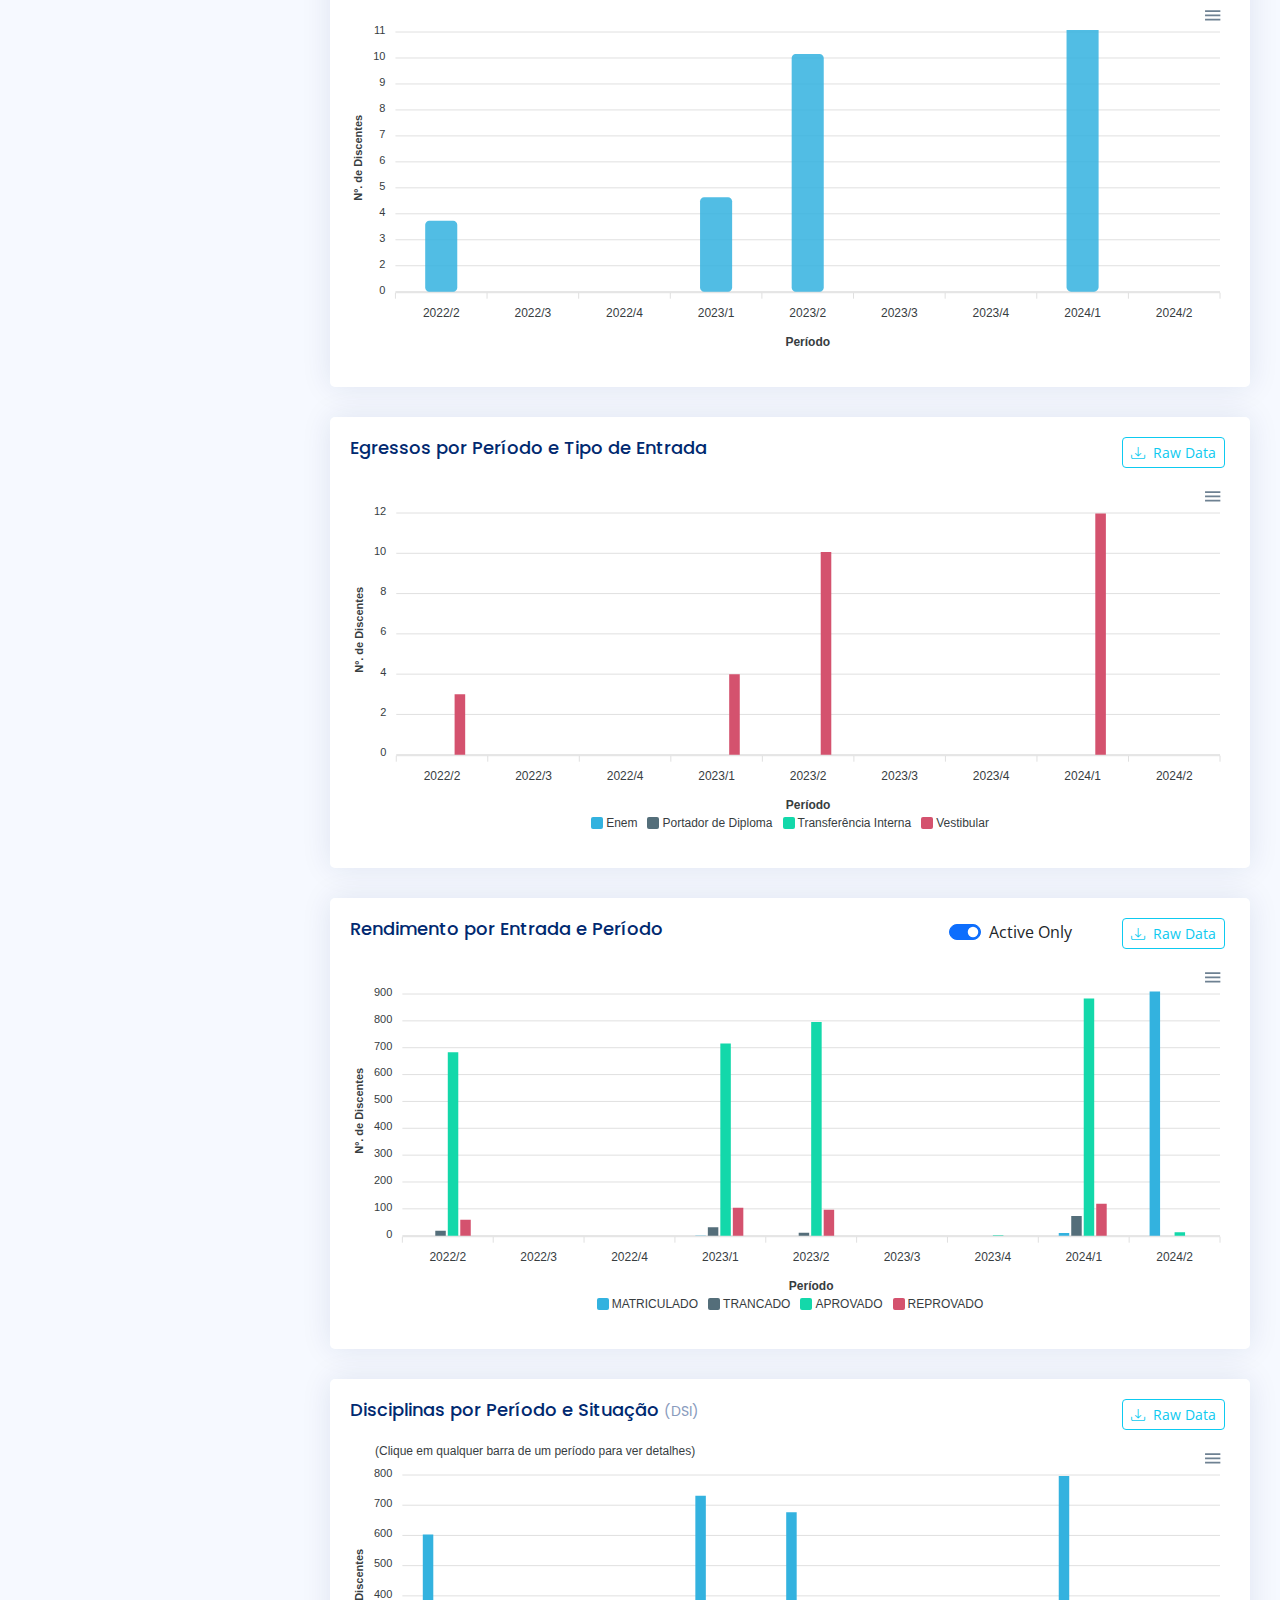
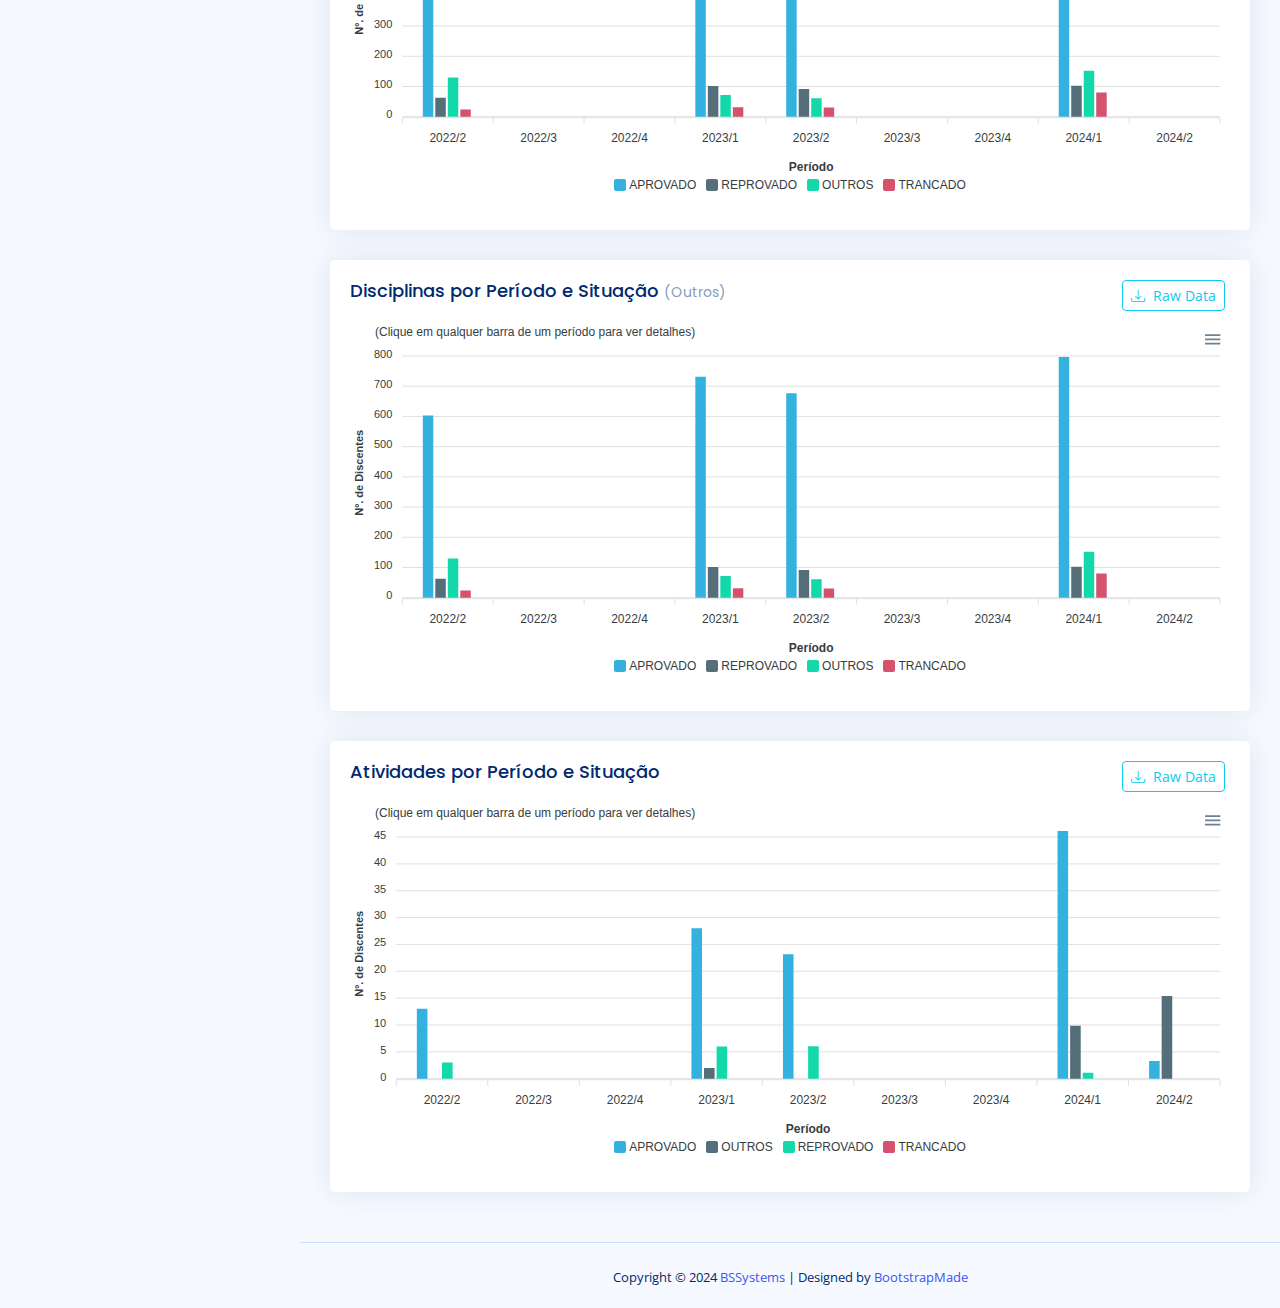
==== commit cd82625b: "Updating the data and source-code" ====
--- a/index.html
+++ b/index.html
@@ -381,6 +381,55 @@
                   <div class="card-body">
                     <div class="row">
                       <div class="col-7">
+                        <h5 id="title_success_rate_period" class="card-title"></h5>
+                      </div>
+                      <div class="col-5">
+                        <div class="d-flex justify-content-end align_bt_download">
+                          <div class="form-check form-switch align_bt_switch">
+                            <input class="form-check-input" type="checkbox" id="btOnlyActive5" checked>
+                            <label class="form-check-label" for="btOnlyActive5"> Active Only </label>
+                          </div>
+                          <button type="button" class="btn btn-outline-info btn-sm" onclick="">
+                            <i class="bi bi-download me-1"></i> Raw Data
+                          </button>
+                        </div>
+                      </div>
+                    </div>
+                    <div id="success_rate_by_period"></div>
+                  </div>
+                </div>
+              </div>
+
+              <div class="col-12">
+                <div class="card">
+                  <div class="card-body">
+                    <div class="row">
+                      <div class="col-7">
+                        <h5 id="title_si_approv_rates" class="card-title"></h5>
+                      </div>
+                      <div class="col-5">
+                        <div class="d-flex justify-content-end align_bt_download">
+                          <div class="form-check form-switch align_bt_switch">
+                            <input class="form-check-input" type="checkbox" id="btOnlyActive6">
+                            <label class="form-check-label" for="btOnlyActive6"> Net Rate? </label>
+                          </div>
+                          <button type="button" class="btn btn-outline-info btn-sm" onclick="">
+                            <i class="bi bi-download me-1"></i> Raw Data
+                          </button>
+                        </div>
+                      </div>
+                    </div>
+                    <div id="si_approv_rate_period" class="main-chart chart-activated"></div>
+                    <div id="si_approv_rate_classes" class="apexcharts-canvas subchart apexcharts-theme- disable"></div>
+                  </div>
+                </div>
+              </div>
+
+              <div class="col-12">
+                <div class="card">
+                  <div class="card-body">
+                    <div class="row">
+                      <div class="col-7">
                         <h5 id="title_incoming_period" class="card-title"></h5>
                       </div>
                       <div class="col-5">
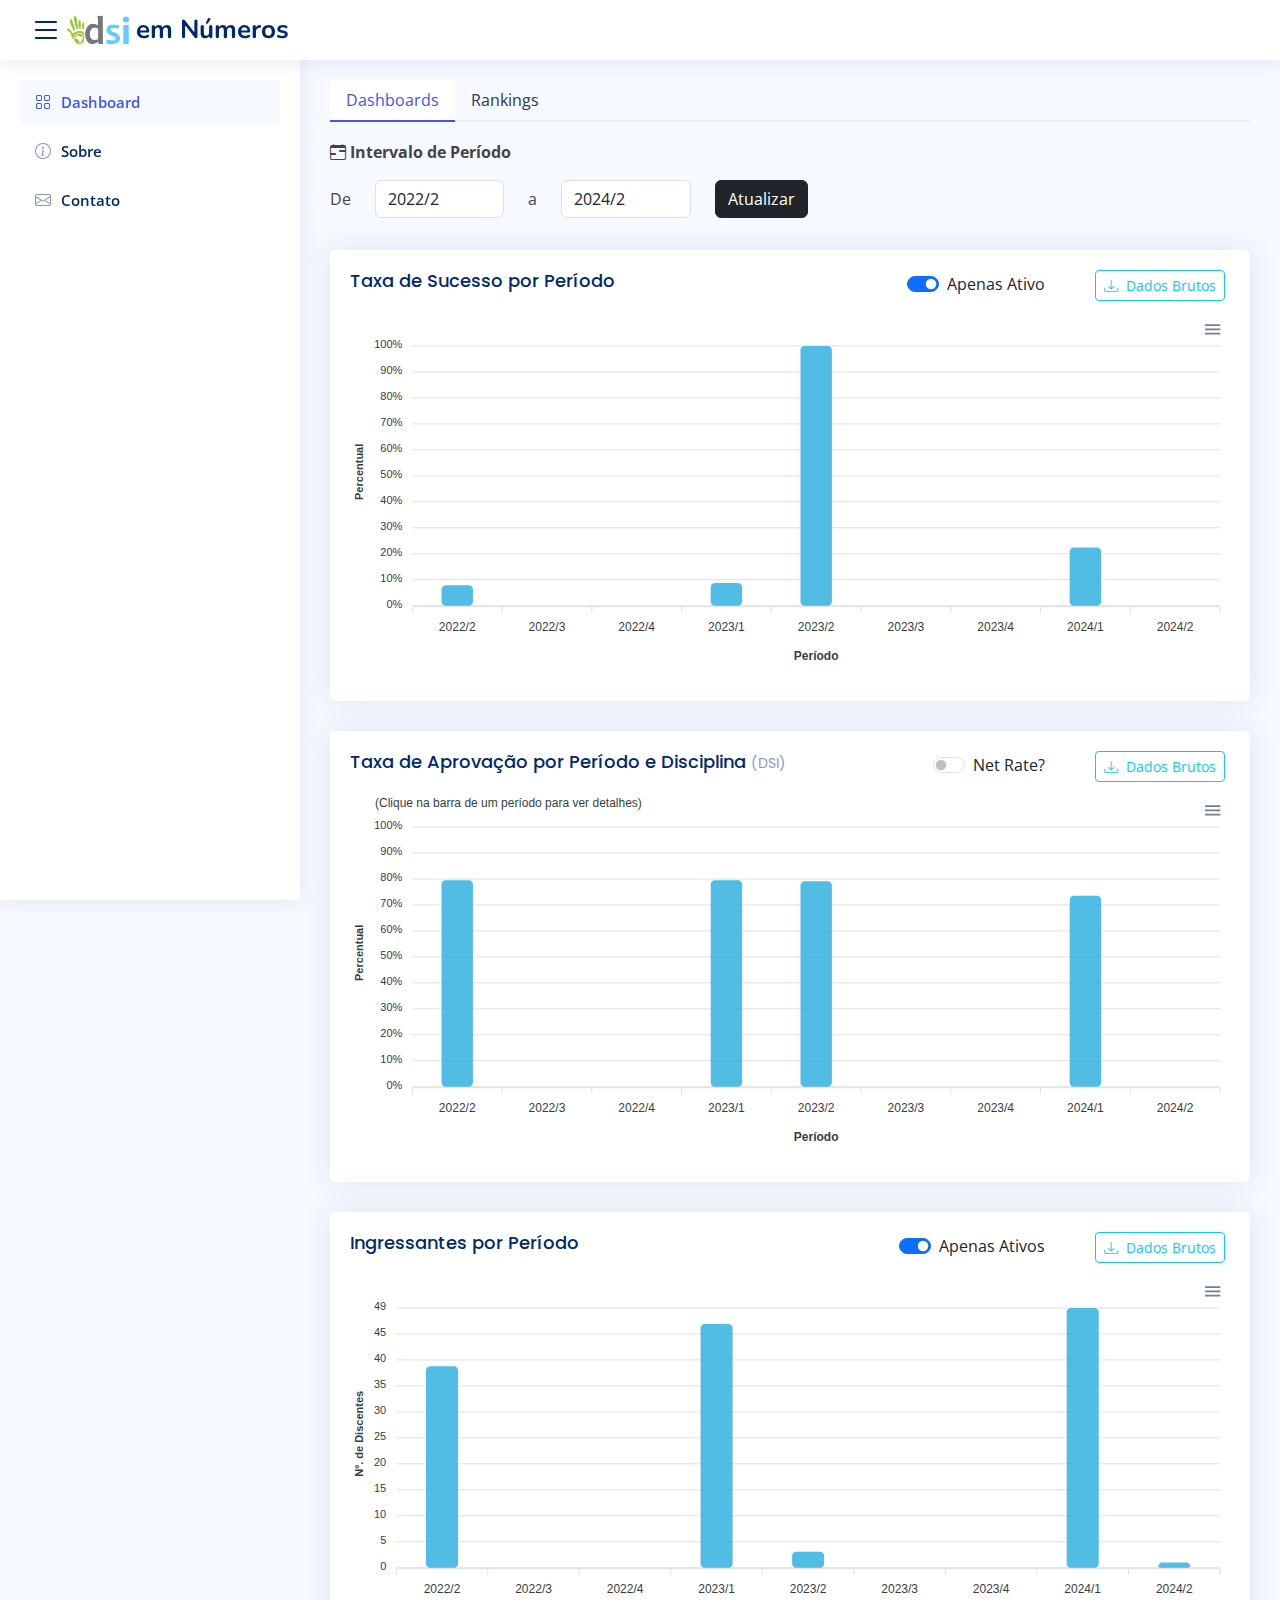
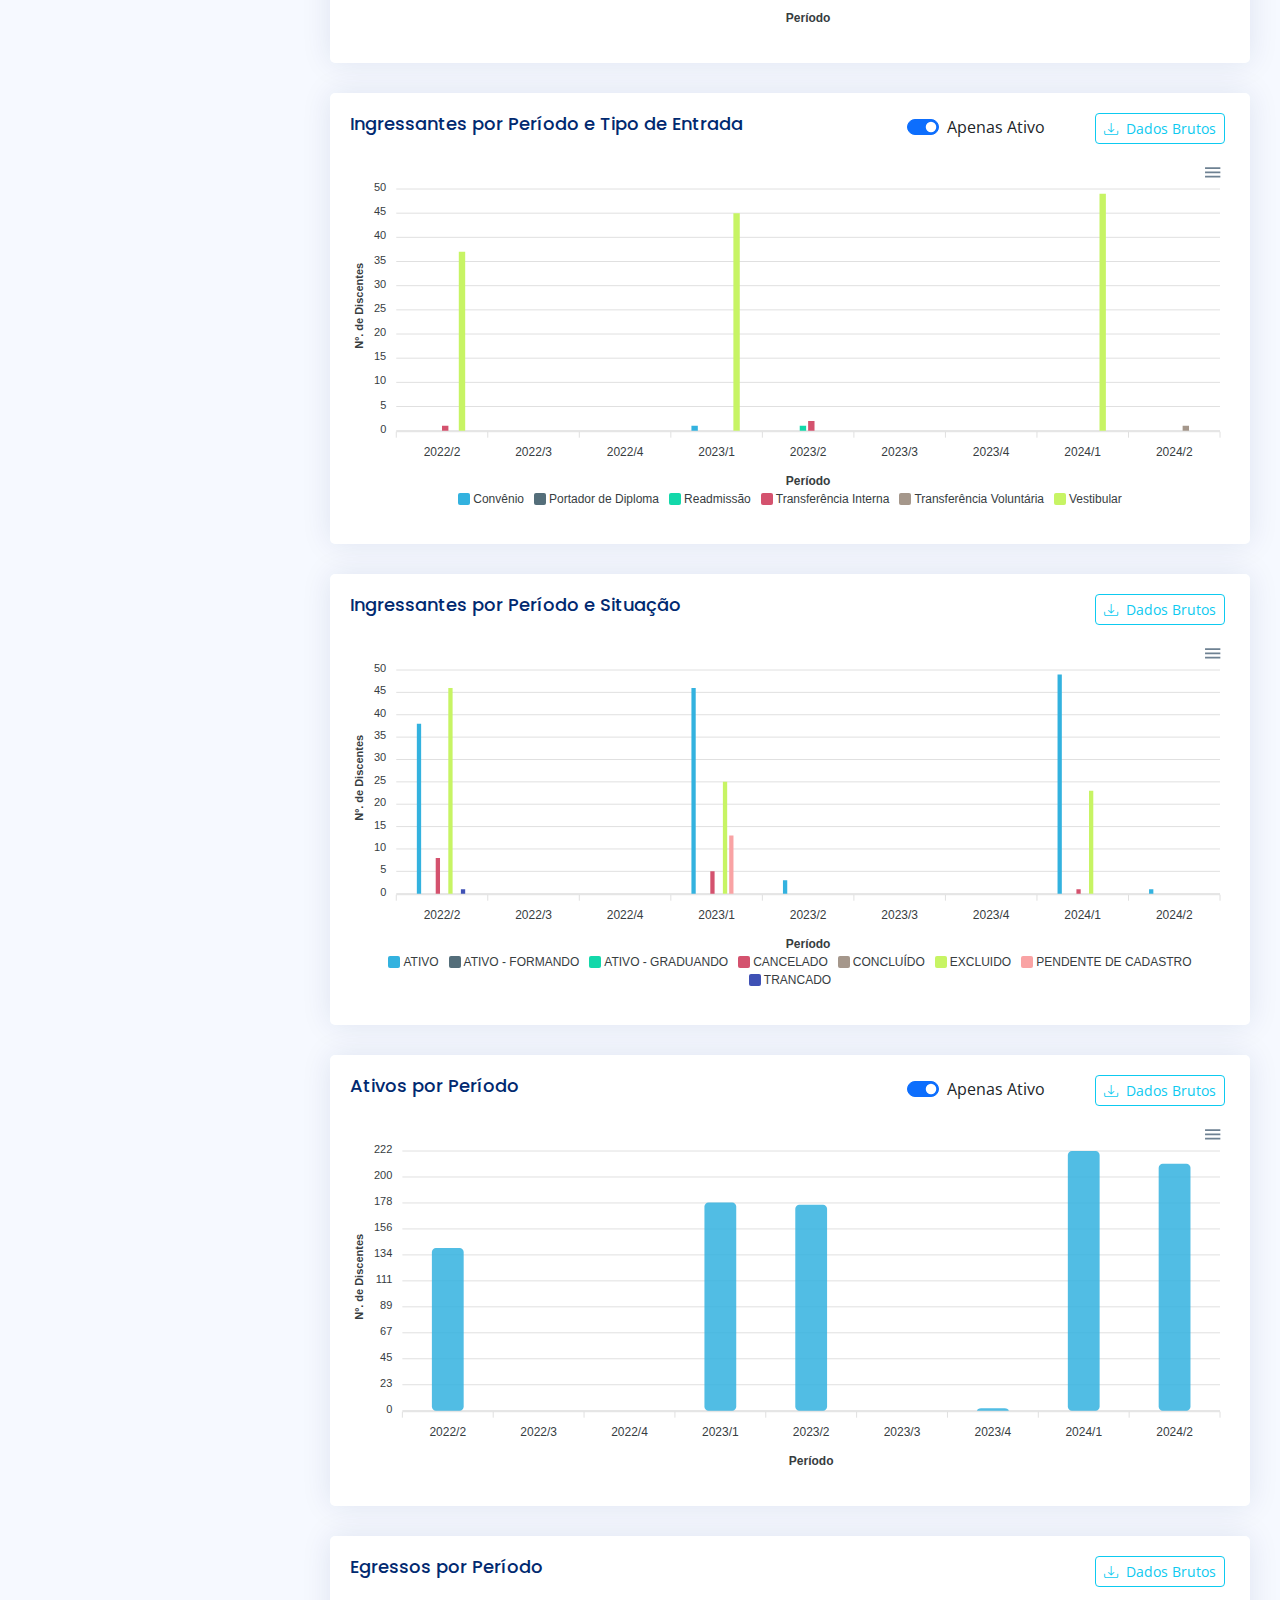
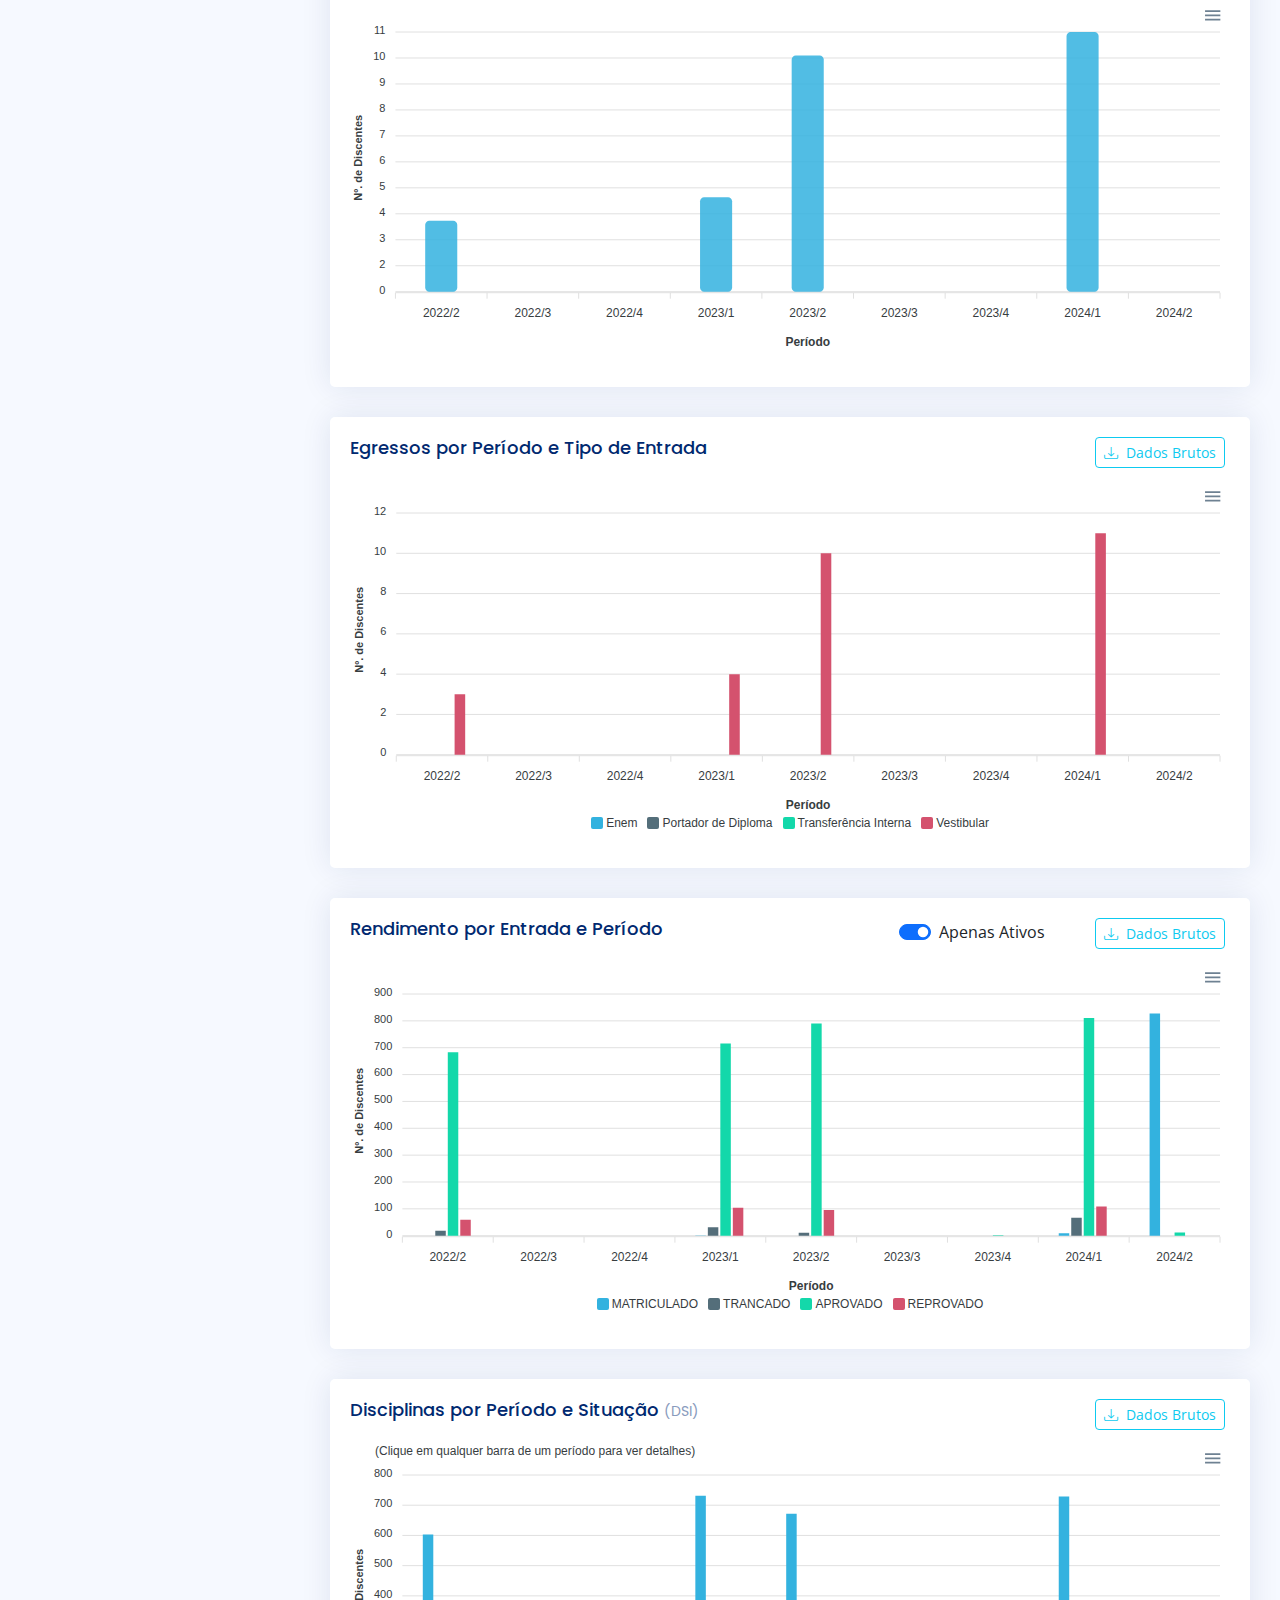
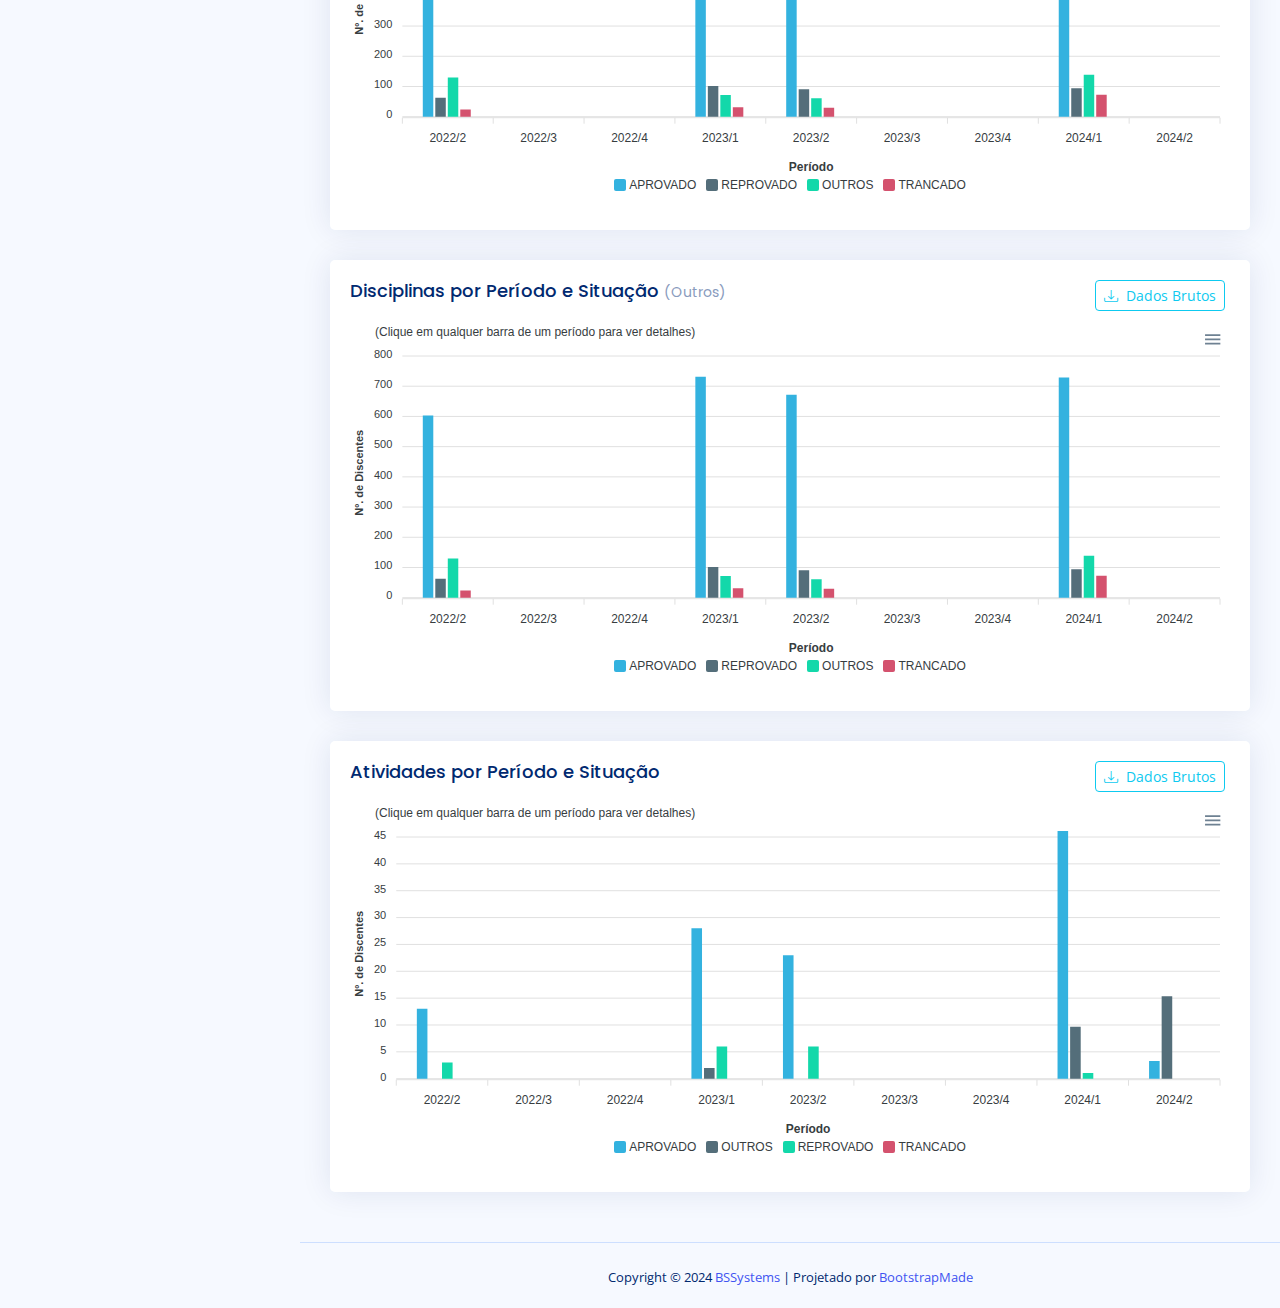
==== commit e8b04750: "Updating the language of text" ====
--- a/index.html
+++ b/index.html
@@ -5,7 +5,7 @@
   <meta charset="utf-8">
   <meta content="width=device-width, initial-scale=1.0" name="viewport">
 
-  <title>DSI/UFS in Numbers</title>
+  <title> DSI/UFS em Números </title>
   <meta content="" name="description">
   <meta content="" name="keywords">
   <link href="assets/img/logo.png" rel="icon">
@@ -241,7 +241,7 @@
     <div class="d-flex align-items-center justify-content-between">
       <a href="index.html" class="logo d-flex align-items-center">
         <img src="assets/img/logo.png" alt="DSI/UFS">
-        <span class="d-none d-lg-block">in Numbers</span>
+        <span class="d-none d-lg-block"> em Números </span>
       </a>
     </div>
   </header>
@@ -252,7 +252,7 @@
       <li class="nav-item">
         <a class="nav-link " href="index.html">
           <i class="bi bi-grid"></i>
-          <span>Dashboard</span>
+          <span> Dashboard </span>
         </a>
       </li>
 
@@ -273,14 +273,14 @@
       <li class="nav-item">
         <a class="nav-link collapsed" href="about.html">
           <i class="bi bi-info-circle"></i>
-          <span> About </span>
+          <span> Sobre </span>
         </a>
       </li>
 
       <li class="nav-item">
         <a class="nav-link collapsed" href="contact.html">
           <i class="bi bi-envelope"></i>
-          <span> Contact </span>
+          <span> Contato </span>
         </a>
       </li>
     </ul>
@@ -291,10 +291,10 @@
       <nav>
         <ul class="nav nav-tabs nav-tabs-bordered" id="borderedTab" role="tablist">
           <li class="nav-item" role="presentation">
-            <a class="nav-link active" id="program-tab" data-bs-toggle="tab" data-bs-target="#bordered-program" role="tab" type="button" aria-controls="program" aria-selected="true" href="#">Dashboards</a>
+            <a class="nav-link active" id="program-tab" data-bs-toggle="tab" data-bs-target="#bordered-program" role="tab" type="button" aria-controls="program" aria-selected="true" href="#"> Dashboards </a>
           </li>
           <li class="nav-item" role="presentation">
-            <a class="nav-link" id="ranking-tab" data-bs-toggle="tab" data-bs-target="#bordered-ranking" role="tab" type="button" aria-controls="ranking" aria-selected="false" href="#">Rankings</a>
+            <a class="nav-link" id="ranking-tab" data-bs-toggle="tab" data-bs-target="#bordered-ranking" role="tab" type="button" aria-controls="ranking" aria-selected="false" href="#"> Rankings </a>
           </li>
         </ul>
       </nav>
@@ -305,20 +305,20 @@
         <div class="row mb-3">
           <div class="row mb-3">
             <div class="col-12">
-              <span class="mb-3"><i class="bi bi-calendar-range"></i> <strong>Period Range</strong></span>
+              <span class="mb-3"><i class="bi bi-calendar-range"></i> <strong> Intervalo de Período </strong></span>
             </div>
           </div>
           <div class="row mb-3">
-            <label for="start_year" class="col-sm-auto col-form-label">From</label>
+            <label for="start_year" class="col-sm-auto col-form-label"> De </label>
             <div class="col-sm-2">
               <input type="text" class="form-control" id="start_year">
             </div>
-            <label for="end_year" class="col-sm-auto col-form-label">to</label>
+            <label for="end_year" class="col-sm-auto col-form-label"> a </label>
             <div class="col-sm-2">
               <input type="text" class="form-control" id="end_year">
             </div>
             <div class="col-sm-1">
-              <button type="button" class="btn btn-dark" id="bt_update">Update</button>
+              <button type="button" class="btn btn-dark" id="bt_update"> Atualizar </button>
             </div>
           </div>
         </div>
@@ -387,10 +387,10 @@
                         <div class="d-flex justify-content-end align_bt_download">
                           <div class="form-check form-switch align_bt_switch">
                             <input class="form-check-input" type="checkbox" id="btOnlyActive5" checked>
-                            <label class="form-check-label" for="btOnlyActive5"> Active Only </label>
+                            <label class="form-check-label" for="btOnlyActive5"> Apenas Ativo </label>
                           </div>
                           <button type="button" class="btn btn-outline-info btn-sm" onclick="">
-                            <i class="bi bi-download me-1"></i> Raw Data
+                            <i class="bi bi-download me-1"></i> Dados Brutos
                           </button>
                         </div>
                       </div>
@@ -414,7 +414,7 @@
                             <label class="form-check-label" for="btOnlyActive6"> Net Rate? </label>
                           </div>
                           <button type="button" class="btn btn-outline-info btn-sm" onclick="">
-                            <i class="bi bi-download me-1"></i> Raw Data
+                            <i class="bi bi-download me-1"></i> Dados Brutos
                           </button>
                         </div>
                       </div>
@@ -436,10 +436,10 @@
                         <div class="d-flex justify-content-end align_bt_download">
                           <div class="form-check form-switch align_bt_switch">
                             <input class="form-check-input" type="checkbox" id="btOnlyActive1" checked>
-                            <label class="form-check-label" for="btOnlyActive1"> Active Only </label>
+                            <label class="form-check-label" for="btOnlyActive1"> Apenas Ativos </label>
                           </div>
                           <button type="button" class="btn btn-outline-info btn-sm" onclick="">
-                            <i class="bi bi-download me-1"></i> Raw Data
+                            <i class="bi bi-download me-1"></i> Dados Brutos
                           </button>
                         </div>
                       </div>
@@ -460,10 +460,10 @@
                         <div class="d-flex justify-content-end align_bt_download">
                           <div class="form-check form-switch align_bt_switch">
                             <input class="form-check-input" type="checkbox" id="btOnlyActive2" checked>
-                            <label class="form-check-label" for="btOnlyActive2"> Active Only </label>
+                            <label class="form-check-label" for="btOnlyActive2"> Apenas Ativo </label>
                           </div>
                           <button type="button" class="btn btn-outline-info btn-sm" onclick="">
-                            <i class="bi bi-download me-1"></i> Raw Data
+                            <i class="bi bi-download me-1"></i> Dados Brutos
                           </button>
                         </div>
                       </div>
@@ -483,7 +483,7 @@
                       <div class="col-3">
                         <div class="d-flex justify-content-end align_bt_download">
                           <button type="button" class="btn btn-outline-info btn-sm" onclick="">
-                            <i class="bi bi-download me-1"></i> Raw Data
+                            <i class="bi bi-download me-1"></i> Dados Brutos
                           </button>
                         </div>
                       </div>
@@ -504,10 +504,10 @@
                         <div class="d-flex justify-content-end align_bt_download">
                           <div class="form-check form-switch align_bt_switch">
                             <input class="form-check-input" type="checkbox" id="btOnlyActive3" checked>
-                            <label class="form-check-label" for="btOnlyActive3"> Active Only </label>
+                            <label class="form-check-label" for="btOnlyActive3"> Apenas Ativo </label>
                           </div>
                           <button type="button" class="btn btn-outline-info btn-sm" onclick="">
-                            <i class="bi bi-download me-1"></i> Raw Data
+                            <i class="bi bi-download me-1"></i> Dados Brutos
                           </button>
                         </div>
                       </div>
@@ -527,7 +527,7 @@
                       <div class="col-3">
                         <div class="d-flex justify-content-end align_bt_download">
                           <button type="button" class="btn btn-outline-info btn-sm" onclick="">
-                            <i class="bi bi-download me-1"></i> Raw Data
+                            <i class="bi bi-download me-1"></i> Dados Brutos
                           </button>
                         </div>
                       </div>
@@ -547,7 +547,7 @@
                       <div class="col-3">
                         <div class="d-flex justify-content-end align_bt_download">
                           <button type="button" class="btn btn-outline-info btn-sm" onclick="">
-                            <i class="bi bi-download me-1"></i> Raw Data
+                            <i class="bi bi-download me-1"></i> Dados Brutos
                           </button>
                         </div>
                       </div>
@@ -568,10 +568,10 @@
                         <div class="d-flex justify-content-end align_bt_download">
                           <div class="form-check form-switch align_bt_switch">
                             <input class="form-check-input" type="checkbox" id="btOnlyActive4" checked>
-                            <label class="form-check-label" for="btOnlyActive4"> Active Only </label>
+                            <label class="form-check-label" for="btOnlyActive4"> Apenas Ativos </label>
                           </div>
                           <button type="button" class="btn btn-outline-info btn-sm" onclick="">
-                            <i class="bi bi-download me-1"></i> Raw Data
+                            <i class="bi bi-download me-1"></i> Dados Brutos
                           </button>
                         </div>
                       </div>
@@ -591,7 +591,7 @@
                       <div class="col-3">
                         <div class="d-flex justify-content-end align_bt_download">
                           <button type="button" class="btn btn-outline-info btn-sm" onclick="">
-                            <i class="bi bi-download me-1"></i> Raw Data
+                            <i class="bi bi-download me-1"></i> Dados Brutos
                           </button>
                         </div>
                       </div>
@@ -612,7 +612,7 @@
                       <div class="col-3">
                         <div class="d-flex justify-content-end align_bt_download">
                           <button type="button" class="btn btn-outline-info btn-sm" onclick="">
-                            <i class="bi bi-download me-1"></i> Raw Data
+                            <i class="bi bi-download me-1"></i> Dados Brutos
                           </button>
                         </div>
                       </div>
@@ -633,7 +633,7 @@
                       <div class="col-3">
                         <div class="d-flex justify-content-end align_bt_download">
                           <button type="button" class="btn btn-outline-info btn-sm" onclick="">
-                            <i class="bi bi-download me-1"></i> Raw Data
+                            <i class="bi bi-download me-1"></i> Dados Brutos
                           </button>
                         </div>
                       </div>
@@ -701,7 +701,7 @@
               <div class="col-12">
                 <div class="card recent-sales overflow-auto">
                   <div id="table_top_journals" class="card-body">
-                    <h5 class="card-title">Principais Periódicos</h5>
+                    <h5 class="card-title"> Principais Periódicos </h5>
                   </div>
                 </div>
               </div>
@@ -711,8 +711,8 @@
               <div class="col-12">
                 <div class="card top-selling overflow-auto">
                   <div id="table_top_cited_articles" class="card-body pb-0">
-                    <h5 class="card-title">Publicações Mais Citadas</h5>
-                    <p class="text-right">* Fator de Impacto</p>
+                    <h5 class="card-title"> Publicações Mais Citadas </h5>
+                    <p class="text-right"> * Fator de Impacto </p>
                   </div>
                 </div>
               </div>
@@ -726,7 +726,7 @@
   <!-- ======= Footer ======= -->
   <footer id="footer" class="footer">
     <div class="credits">
-      Copyright &copy; 2024 <a href="https://brenosantos.bssystems.com.br">BSSystems</a> | Designed by <a href="https://bootstrapmade.com/">BootstrapMade</a>
+      Copyright &copy; 2024 <a href="https://brenosantos.bssystems.com.br">BSSystems</a> | Projetado por <a href="https://bootstrapmade.com/">BootstrapMade</a>
     </div>
   </footer><!-- End Footer -->
 
@@ -743,4 +743,4 @@
   <script src="assets/js/main.js"></script>
   <script type="module" src="assets/js/script.js"></script>
 </body>
-</html>+</html>
